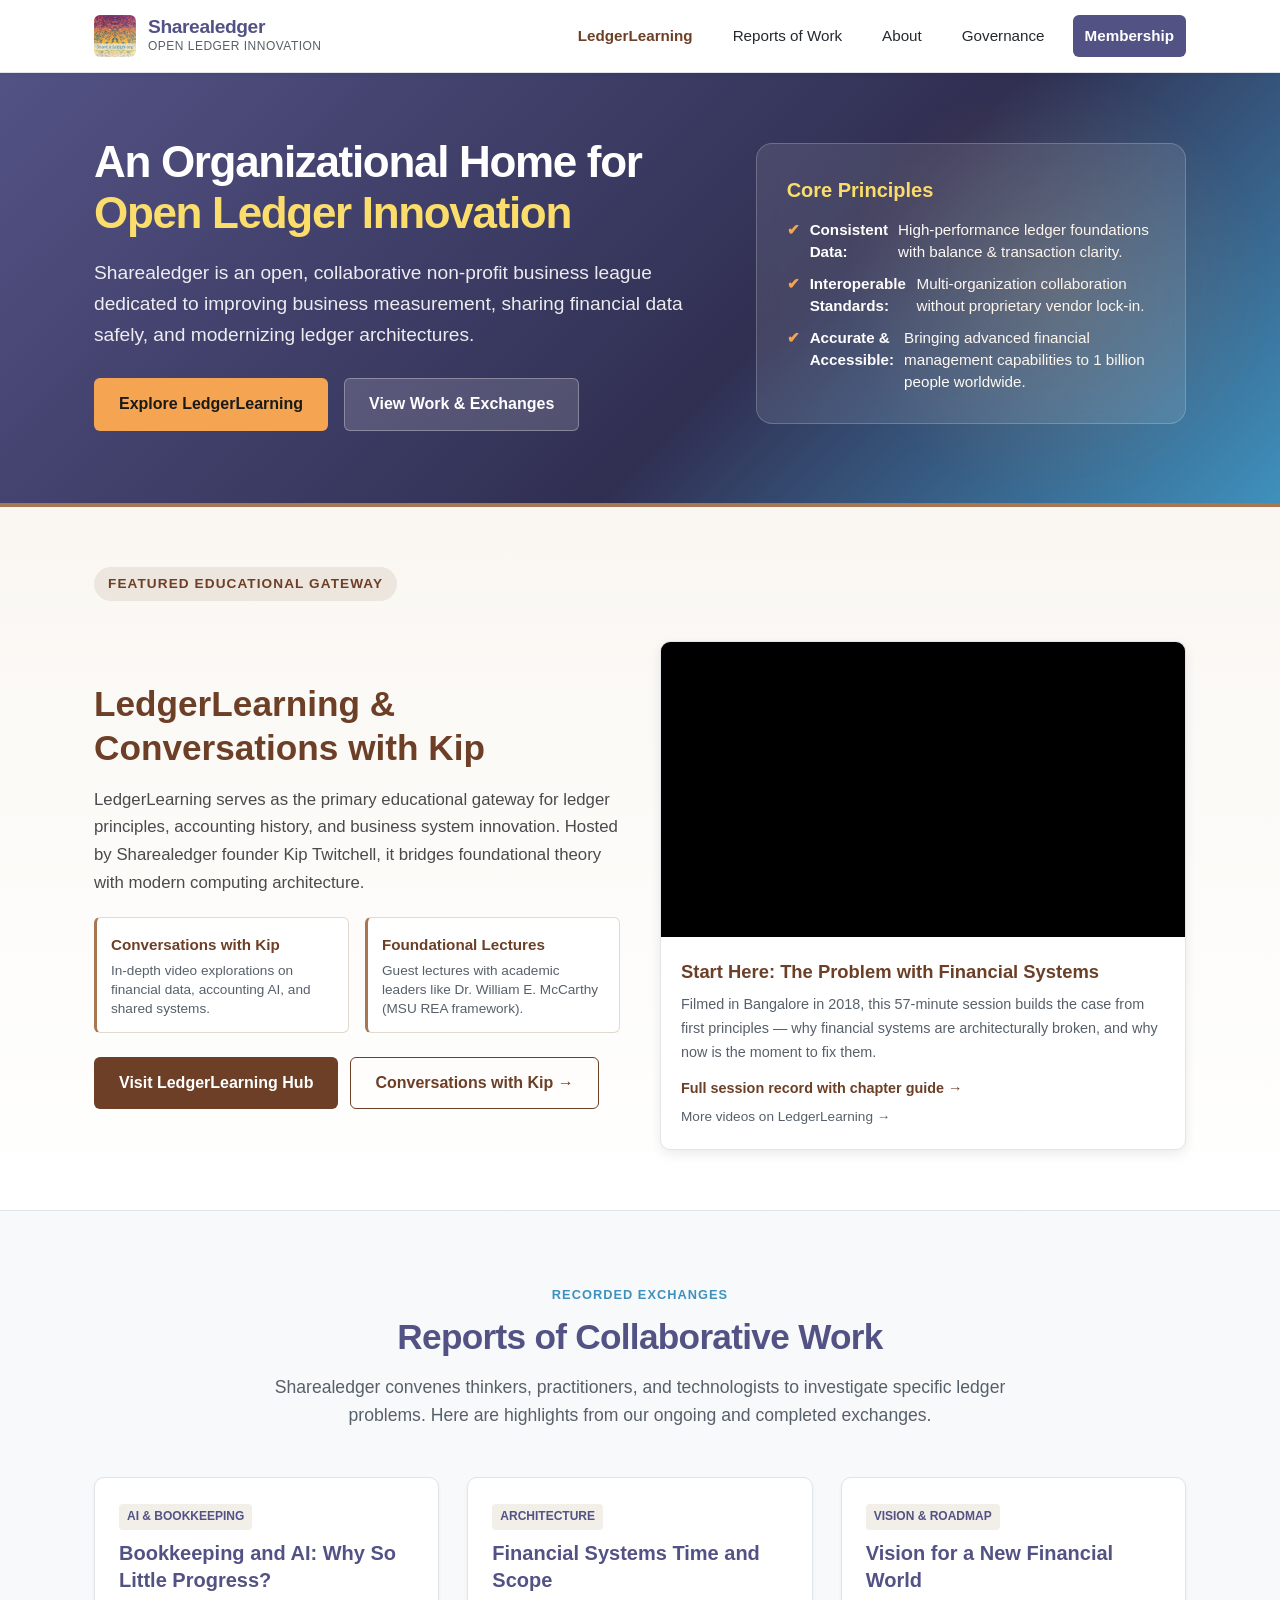
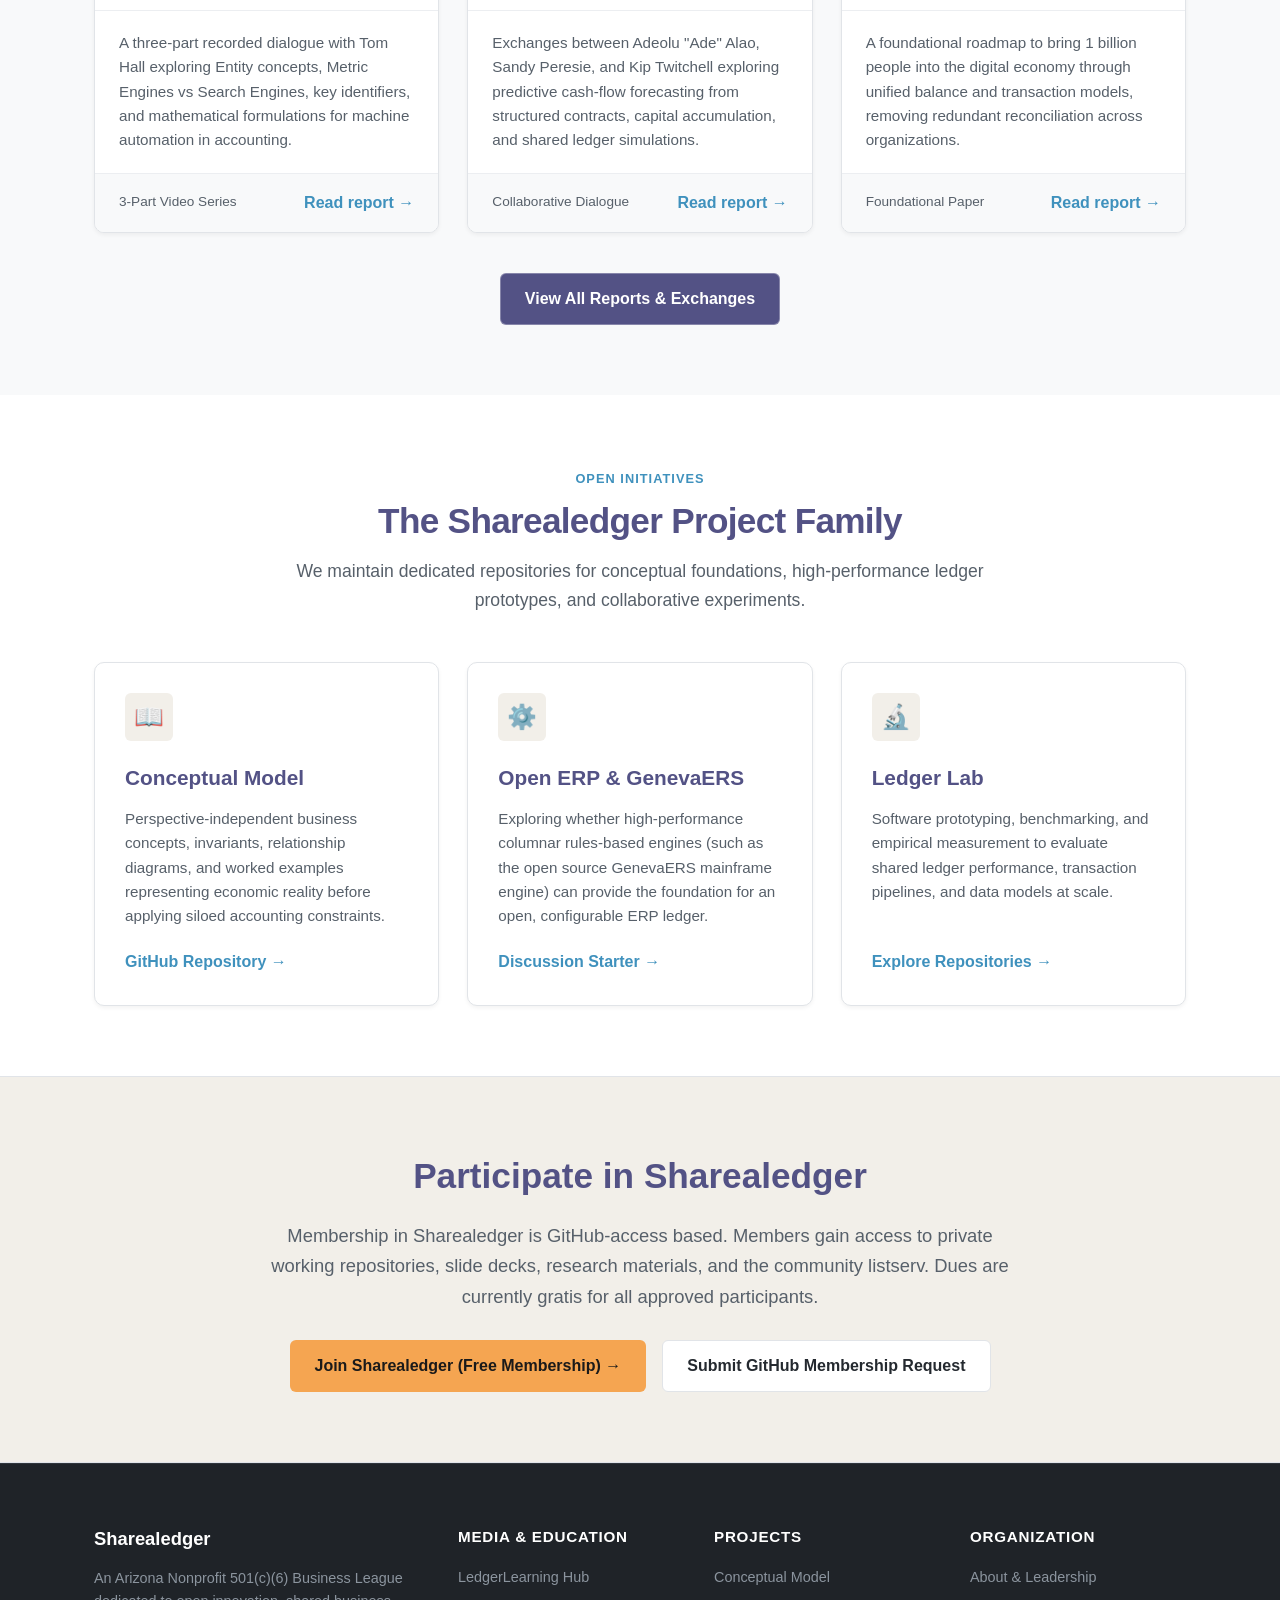
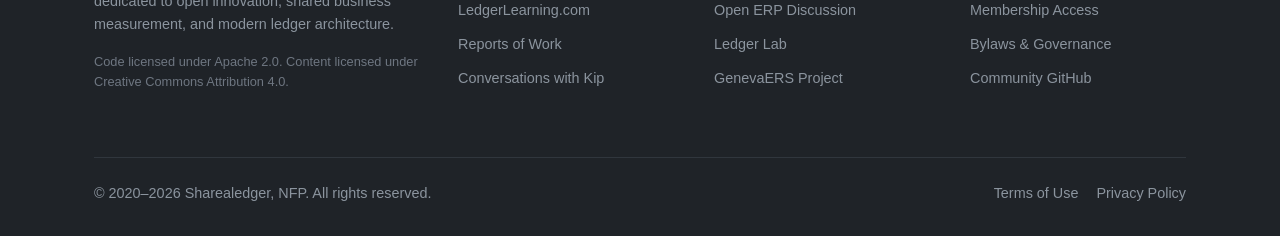
==== docs/index.html @ 2df6856d "Enhance mobile responsiveness and navigation menu across all pages" ====
<!DOCTYPE html>
<html lang="en">
<head>
  <meta charset="UTF-8">
  <meta name="viewport" content="width=device-width, initial-scale=1.0">
  <title>Sharealedger — Open Innovation in Ledgers & Financial Systems</title>
  <meta name="description" content="Sharealedger is a 501(c)(6) nonprofit business league fostering open innovation, shared knowledge, and collaboration in ledger systems and business measurement.">
  <link rel="stylesheet" href="assets/css/style.css">
  <link rel="icon" type="image/jpeg" href="assets/images/icon-small.jpg">
</head>
<body>

  <!-- Navigation -->
  <header class="site-header">
    <input type="checkbox" id="nav-toggle" class="nav-toggle-input" aria-label="Toggle Navigation">
    <div class="container nav-container">
      <a href="index.html" class="brand">
        <img src="assets/images/icon-small.jpg" alt="Sharealedger Logo Icon">
        <div class="brand-text">
          <span class="brand-title">Sharealedger</span>
          <span class="brand-subtitle">Open Ledger Innovation</span>
        </div>
      </a>
      <label for="nav-toggle" class="nav-toggle-btn" aria-label="Open Menu">
        <span class="icon-open">&#9776;</span>
        <span class="icon-close">&times;</span>
      </label>
      <nav>
        <ul class="nav-links">
          <li><a href="ledgerlearning.html" style="color: var(--ll-brown); font-weight: 700;">LedgerLearning</a></li>
          <li><a href="reports.html">Reports of Work</a></li>
          <li><a href="about.html">About</a></li>
          <li><a href="governance.html">Governance</a></li>
          <li><a href="membership.html" class="nav-btn-highlight">Membership</a></li>
        </ul>
      </nav>
    </div>
  </header>

  <!-- Hero Section -->
  <section class="hero-section">
    <div class="container hero-grid">
      <div>
        <h1 class="hero-title">An Organizational Home for <span>Open Ledger Innovation</span></h1>
        <p class="hero-lead">
          Sharealedger is an open, collaborative non-profit business league dedicated to improving business measurement, sharing financial data safely, and modernizing ledger architectures.
        </p>
        <div class="hero-actions">
          <a href="ledgerlearning.html" class="btn btn-primary">Explore LedgerLearning</a>
          <a href="reports.html" class="btn btn-secondary">View Work & Exchanges</a>
        </div>
      </div>
      <div>
        <div class="hero-card">
          <h3>Core Principles</h3>
          <ul>
            <li><strong>Consistent Data:</strong> High-performance ledger foundations with balance & transaction clarity.</li>
            <li><strong>Interoperable Standards:</strong> Multi-organization collaboration without proprietary vendor lock-in.</li>
            <li><strong>Accurate & Accessible:</strong> Bringing advanced financial management capabilities to 1 billion people worldwide.</li>
          </ul>
        </div>
      </div>
    </div>
  </section>

  <!-- LedgerLearning Featured Section (FIRST SECTION) -->
  <section class="ll-spotlight">
    <div class="container">
      <div class="ll-header-badge">Featured Educational Gateway</div>
      <div class="ll-grid">
        <div class="ll-content">
          <h2>LedgerLearning & Conversations with Kip</h2>
          <p>
            LedgerLearning serves as the primary educational gateway for ledger principles, accounting history, and business system innovation. Hosted by Sharealedger founder Kip Twitchell, it bridges foundational theory with modern computing architecture.
          </p>
          <div class="ll-feature-list">
            <div class="ll-feature-item">
              <h4>Conversations with Kip</h4>
              <p>In-depth video explorations on financial data, accounting AI, and shared systems.</p>
            </div>
            <div class="ll-feature-item">
              <h4>Foundational Lectures</h4>
              <p>Guest lectures with academic leaders like Dr. William E. McCarthy (MSU REA framework).</p>
            </div>
          </div>
          <div style="display: flex; gap: 12px; flex-wrap: wrap;">
            <a href="ledgerlearning.html" class="btn btn-brown">Visit LedgerLearning Hub</a>
            <a href="https://www.youtube.com/kiptwitchellvlog" target="_blank" rel="noopener" class="btn" style="border: 1px solid var(--ll-brown); color: var(--ll-brown);">Conversations with Kip &rarr;</a>
          </div>
        </div>

        <div class="ll-media-card">
          <div class="video-container">
            <iframe src="https://www.youtube-nocookie.com/embed/PjzfaxvQ9WQ" title="The Problem with Financial Systems: An Overview" allow="accelerometer; autoplay; clipboard-write; encrypted-media; gyroscope; picture-in-picture" allowfullscreen></iframe>
          </div>
          <div class="ll-media-info">
            <h3>Start Here: The Problem with Financial Systems</h3>
            <p>Filmed in Bangalore in 2018, this 57-minute session builds the case from first principles — why financial systems are architecturally broken, and why now is the moment to fix them.</p>
            <div style="margin-top: 10px; display: flex; flex-direction: column; gap: 6px;">
              <a href="https://github.com/sharealedger-org/community/blob/master/meetings/2018-04_Bangalore-Financial-Systems-Overview.md" target="_blank" rel="noopener" style="font-weight: 600; color: var(--ll-brown); font-size: 0.9rem;">Full session record with chapter guide &rarr;</a>
              <a href="ledgerlearning.html" style="font-size: 0.85rem; color: var(--text-muted);">More videos on LedgerLearning &rarr;</a>
            </div>
          </div>
        </div>
      </div>
    </div>
  </section>

  <!-- Reports of Work & Exchanges -->
  <section class="section section-alt">
    <div class="container">
      <div class="section-header">
        <span class="section-tag">Recorded Exchanges</span>
        <h2 class="section-title">Reports of Collaborative Work</h2>
        <p class="section-desc">
          Sharealedger convenes thinkers, practitioners, and technologists to investigate specific ledger problems. Here are highlights from our ongoing and completed exchanges.
        </p>
      </div>

      <div class="cards-grid">
        <!-- Card 1 -->
        <div class="report-card">
          <div class="report-card-header">
            <span class="report-tag">AI & Bookkeeping</span>
            <h3 class="report-title">Bookkeeping and AI: Why So Little Progress?</h3>
          </div>
          <div class="report-card-body">
            A three-part recorded dialogue with Tom Hall exploring Entity concepts, Metric Engines vs Search Engines, key identifiers, and mathematical formulations for machine automation in accounting.
          </div>
          <div class="report-card-footer">
            <span style="font-size: 0.85rem; color: var(--text-muted);">3-Part Video Series</span>
            <a href="reports.html#ai-hall" class="card-link">Read report &rarr;</a>
          </div>
        </div>

        <!-- Card 2 -->
        <div class="report-card">
          <div class="report-card-header">
            <span class="report-tag">Architecture</span>
            <h3 class="report-title">Financial Systems Time and Scope</h3>
          </div>
          <div class="report-card-body">
            Exchanges between Adeolu "Ade" Alao, Sandy Peresie, and Kip Twitchell exploring predictive cash-flow forecasting from structured contracts, capital accumulation, and shared ledger simulations.
          </div>
          <div class="report-card-footer">
            <span style="font-size: 0.85rem; color: var(--text-muted);">Collaborative Dialogue</span>
            <a href="reports.html#time-scope" class="card-link">Read report &rarr;</a>
          </div>
        </div>

        <!-- Card 3 -->
        <div class="report-card">
          <div class="report-card-header">
            <span class="report-tag">Vision & Roadmap</span>
            <h3 class="report-title">Vision for a New Financial World</h3>
          </div>
          <div class="report-card-body">
            A foundational roadmap to bring 1 billion people into the digital economy through unified balance and transaction models, removing redundant reconciliation across organizations.
          </div>
          <div class="report-card-footer">
            <span style="font-size: 0.85rem; color: var(--text-muted);">Foundational Paper</span>
            <a href="reports.html#vision" class="card-link">Read report &rarr;</a>
          </div>
        </div>
      </div>

      <div style="text-align: center; margin-top: 40px;">
        <a href="reports.html" class="btn btn-secondary" style="background: var(--sl-primary); color: #fff;">View All Reports & Exchanges</a>
      </div>
    </div>
  </section>

  <!-- Active Projects & Ecosystem -->
  <section class="section">
    <div class="container">
      <div class="section-header">
        <span class="section-tag">Open Initiatives</span>
        <h2 class="section-title">The Sharealedger Project Family</h2>
        <p class="section-desc">
          We maintain dedicated repositories for conceptual foundations, high-performance ledger prototypes, and collaborative experiments.
        </p>
      </div>

      <div class="cards-grid">
        <!-- Project 1 -->
        <div class="card">
          <div class="card-icon">&#x1F4D6;</div>
          <h3 class="card-title">Conceptual Model</h3>
          <p class="card-body">
            Perspective-independent business concepts, invariants, relationship diagrams, and worked examples representing economic reality before applying siloed accounting constraints.
          </p>
          <a href="https://github.com/sharealedger-org/sharealedger-conceptual-model" target="_blank" rel="noopener" class="card-link">
            GitHub Repository &rarr;
          </a>
        </div>

        <!-- Project 2 -->
        <div class="card">
          <div class="card-icon">&#x2699;&#xFE0F;</div>
          <h3 class="card-title">Open ERP & GenevaERS</h3>
          <p class="card-body">
            Exploring whether high-performance columnar rules-based engines (such as the open source GenevaERS mainframe engine) can provide the foundation for an open, configurable ERP ledger.
          </p>
          <a href="https://github.com/sharealedger-org/sharealedger-conceptual-model/blob/main/GenevaERS/ERP_DISCUSSION_STARTER.md" target="_blank" rel="noopener" class="card-link">
            Discussion Starter &rarr;
          </a>
        </div>

        <!-- Project 3 -->
        <div class="card">
          <div class="card-icon">&#x1F52C;</div>
          <h3 class="card-title">Ledger Lab</h3>
          <p class="card-body">
            Software prototyping, benchmarking, and empirical measurement to evaluate shared ledger performance, transaction pipelines, and data models at scale.
          </p>
          <a href="https://github.com/sharealedger-org/ledger-lab" target="_blank" rel="noopener" class="card-link">
            Explore Repositories &rarr;
          </a>
        </div>
      </div>
    </div>
  </section>

  <!-- Membership / Call to Action -->
  <section class="section section-cream" style="border-top: 1px solid var(--border-light); border-bottom: 1px solid var(--border-light);">
    <div class="container" style="text-align: center; max-width: 800px;">
      <h2 style="font-size: 2.2rem; color: var(--sl-primary); margin-bottom: 16px;">Participate in Sharealedger</h2>
      <p style="font-size: 1.15rem; color: var(--text-muted); margin-bottom: 28px;">
        Membership in Sharealedger is GitHub-access based. Members gain access to private working repositories, slide decks, research materials, and the community listserv. Dues are currently gratis for all approved participants.
      </p>
      <div style="display: flex; gap: 16px; justify-content: center; flex-wrap: wrap;">
        <a href="membership.html" class="btn btn-primary">Join Sharealedger (Free Membership) &rarr;</a>
        <a href="https://github.com/sharealedger-org/community/issues/new/choose" target="_blank" rel="noopener" class="btn" style="background: #fff; border: 1px solid var(--border-light); color: var(--text-main);">
          Submit GitHub Membership Request
        </a>
      </div>
    </div>
  </section>

  <!-- Footer -->
  <footer class="site-footer">
    <div class="container">
      <div class="footer-grid">
        <div class="footer-brand">
          <h4>Sharealedger</h4>
          <p>
            An Arizona Nonprofit 501(c)(6) Business League dedicated to open innovation, shared business measurement, and modern ledger architecture.
          </p>
          <p style="font-size: 0.8rem; color: #6E7681;">
            Code licensed under Apache 2.0. Content licensed under Creative Commons Attribution 4.0.
          </p>
        </div>

        <div class="footer-col">
          <h5>Media & Education</h5>
          <ul>
            <li><a href="ledgerlearning.html">LedgerLearning Hub</a></li>
            <li><a href="https://ledgerlearning.com" target="_blank" rel="noopener">LedgerLearning.com</a></li>
            <li><a href="reports.html">Reports of Work</a></li>
            <li><a href="https://www.youtube.com/kiptwitchellvlog" target="_blank" rel="noopener">Conversations with Kip</a></li>
          </ul>
        </div>

        <div class="footer-col">
          <h5>Projects</h5>
          <ul>
            <li><a href="https://github.com/sharealedger-org/sharealedger-conceptual-model" target="_blank" rel="noopener">Conceptual Model</a></li>
            <li><a href="https://github.com/sharealedger-org/sharealedger-conceptual-model/blob/main/GenevaERS/ERP_DISCUSSION_STARTER.md" target="_blank" rel="noopener">Open ERP Discussion</a></li>
            <li><a href="https://github.com/sharealedger-org/ledger-lab" target="_blank" rel="noopener">Ledger Lab</a></li>
            <li><a href="https://genevaers.org" target="_blank" rel="noopener">GenevaERS Project</a></li>
          </ul>
        </div>

        <div class="footer-col">
          <h5>Organization</h5>
          <ul>
            <li><a href="about.html">About & Leadership</a></li>
            <li><a href="membership.html">Membership Access</a></li>
            <li><a href="governance.html">Bylaws & Governance</a></li>
            <li><a href="https://github.com/sharealedger-org/community" target="_blank" rel="noopener">Community GitHub</a></li>
          </ul>
        </div>
      </div>

      <div class="footer-bottom">
        <div>&copy; 2020&ndash;2026 Sharealedger, NFP. All rights reserved.</div>
        <div>
          <a href="governance.html#terms" style="color: #8B949E; margin-right: 14px;">Terms of Use</a>
          <a href="governance.html#privacy" style="color: #8B949E;">Privacy Policy</a>
        </div>
      </div>
    </div>
  </footer>

</body>
</html>
---- docs/assets/css/style.css ----
:root {
  /* Sharealedger Palette */
  --sl-primary: #535285;       /* Deep slate purple */
  --sl-primary-dark: #3c3b63;  /* Darker slate purple */
  --sl-blue: #3F91BD;          /* Ocean blue */
  --sl-blue-light: #73ACC7;    /* Soft blue */
  --sl-amber: #F5A551;         /* Warm amber */
  --sl-gold: #FADD6B;          /* Gold accent */
  --sl-cream: #F2EFE9;         /* Cream background */
  --sl-sand: #E5CE9E;          /* Warm sand */
  --sl-rust: #B24F4E;          /* Rust red */

  /* LedgerLearning Warm Palette */
  --ll-brown: #6C3F26;         /* Deep rich brown */
  --ll-tan: #A67752;           /* Warm leather tan */
  --ll-taupe: #DEE5E8;         /* Cool mist taupe */
  --ll-earth: #A38A7B;         /* Earth tone */
  --ll-warm-bg: #FAF7F2;       /* Warm light bg */

  /* Neutral UI Tokens */
  --bg-main: #FFFFFF;
  --bg-alt: #F8F9FA;
  --text-main: #24292F;
  --text-muted: #57606A;
  --text-inverse: #FFFFFF;
  --border-light: #E1E4E8;
  --border-subtle: #ECEEF1;
  --shadow-sm: 0 2px 4px rgba(0,0,0,0.05);
  --shadow-md: 0 4px 12px rgba(0,0,0,0.08);
  --shadow-lg: 0 8px 24px rgba(0,0,0,0.12);
  --radius-sm: 6px;
  --radius-md: 10px;
  --radius-lg: 16px;
  --font-sans: -apple-system, BlinkMacSystemFont, "Segoe UI", Roboto, Helvetica, Arial, sans-serif;
  --font-serif: "Georgia", "Cambria", serif;
}

* {
  box-sizing: border-box;
  margin: 0;
  padding: 0;
}

body {
  font-family: var(--font-sans);
  color: var(--text-main);
  background-color: var(--bg-main);
  line-height: 1.65;
  font-size: 16px;
  -webkit-font-smoothing: antialiased;
}

img {
  max-width: 100%;
  height: auto;
  display: block;
}

a {
  color: var(--sl-blue);
  text-decoration: none;
  transition: color 0.2s ease;
}

a:hover {
  color: var(--sl-primary);
  text-decoration: underline;
}

/* Container */
.container {
  max-width: 1140px;
  margin: 0 auto;
  padding: 0 24px;
}

/* Header & Nav */
.site-header {
  background: #FFFFFF;
  border-bottom: 1px solid var(--border-light);
  position: sticky;
  top: 0;
  z-index: 100;
  box-shadow: var(--shadow-sm);
}

.nav-container {
  display: flex;
  justify-content: space-between;
  align-items: center;
  min-height: 72px;
  position: relative;
}

.brand {
  display: flex;
  align-items: center;
  gap: 12px;
  text-decoration: none;
  color: var(--sl-primary);
  font-weight: 700;
  font-size: 1.25rem;
  z-index: 101;
}

.brand img {
  height: 42px;
  width: auto;
  border-radius: var(--radius-sm);
  flex-shrink: 0;
}

.brand-text {
  display: flex;
  flex-direction: column;
}

.brand-title {
  font-size: 1.2rem;
  line-height: 1.1;
  color: var(--sl-primary);
  letter-spacing: -0.02em;
}

.brand-subtitle {
  font-size: 0.75rem;
  color: var(--text-muted);
  font-weight: 500;
  letter-spacing: 0.04em;
  text-transform: uppercase;
}

/* Mobile Nav Toggle (CSS-only with hidden checkbox) */
.nav-toggle-input {
  display: none;
}

.nav-toggle-btn {
  display: none;
  cursor: pointer;
  background: transparent;
  border: 1px solid var(--border-light);
  border-radius: var(--radius-sm);
  padding: 8px 10px;
  color: var(--sl-primary);
  font-size: 1.25rem;
  line-height: 1;
  user-select: none;
  -webkit-user-select: none;
  align-items: center;
  justify-content: center;
  z-index: 101;
}

.nav-toggle-btn .icon-close {
  display: none;
}

.nav-links {
  display: flex;
  gap: 16px;
  align-items: center;
  list-style: none;
}

.nav-links a {
  color: var(--text-main);
  font-weight: 500;
  font-size: 0.95rem;
  padding: 8px 12px;
  border-radius: var(--radius-sm);
  display: inline-block;
  transition: all 0.2s ease;
}

.nav-links a:hover,
.nav-links a.active {
  color: var(--sl-primary);
  background: var(--sl-cream);
  text-decoration: none;
}

.nav-btn-highlight {
  background: var(--sl-primary) !important;
  color: #FFFFFF !important;
  font-weight: 600 !important;
}

.nav-btn-highlight:hover {
  background: var(--sl-primary-dark) !important;
}

/* Banner / Hero Section */
.hero-section {
  background: linear-gradient(135deg, var(--sl-primary) 0%, #302f52 60%, var(--sl-blue) 100%);
  color: #FFFFFF;
  padding: 64px 0 72px;
  position: relative;
  overflow: hidden;
}

.hero-section::after {
  content: "";
  position: absolute;
  top: 0;
  right: 0;
  bottom: 0;
  width: 35%;
  background: radial-gradient(circle, rgba(245, 165, 81, 0.15) 0%, transparent 70%);
  pointer-events: none;
}

.hero-grid {
  display: grid;
  grid-template-columns: 1.3fr 0.9fr;
  gap: 40px;
  align-items: center;
}

.hero-title {
  font-size: 2.75rem;
  line-height: 1.15;
  font-weight: 800;
  margin-bottom: 20px;
  letter-spacing: -0.03em;
}

.hero-title span {
  color: var(--sl-gold);
}

.hero-lead {
  font-size: 1.2rem;
  line-height: 1.6;
  color: rgba(255, 255, 255, 0.9);
  margin-bottom: 28px;
}

.hero-actions {
  display: flex;
  gap: 16px;
  flex-wrap: wrap;
}

.btn {
  display: inline-flex;
  align-items: center;
  justify-content: center;
  gap: 8px;
  padding: 12px 24px;
  font-size: 1rem;
  font-weight: 600;
  border-radius: var(--radius-sm);
  text-decoration: none;
  cursor: pointer;
  border: 1px solid transparent;
  transition: all 0.2s ease;
}

.btn-primary {
  background: var(--sl-amber);
  color: #1a1a1a;
}

.btn-primary:hover {
  background: #f7b66f;
  text-decoration: none;
  color: #000;
  transform: translateY(-1px);
}

.btn-secondary {
  background: rgba(255, 255, 255, 0.15);
  color: #FFFFFF;
  border-color: rgba(255, 255, 255, 0.3);
}

.btn-secondary:hover {
  background: rgba(255, 255, 255, 0.25);
  color: #FFFFFF;
  text-decoration: none;
  transform: translateY(-1px);
}

.btn-brown {
  background: var(--ll-brown);
  color: #FFFFFF;
}

.btn-brown:hover {
  background: #54311e;
  color: #FFFFFF;
  text-decoration: none;
}

.hero-card {
  background: rgba(255, 255, 255, 0.1);
  backdrop-filter: blur(10px);
  -webkit-backdrop-filter: blur(10px);
  border: 1px solid rgba(255, 255, 255, 0.2);
  border-radius: var(--radius-lg);
  padding: 30px;
  color: #FFFFFF;
}

.hero-card h3 {
  font-size: 1.25rem;
  color: var(--sl-gold);
  margin-bottom: 12px;
}

.hero-card ul {
  list-style: none;
  display: flex;
  flex-direction: column;
  gap: 10px;
}

.hero-card li {
  display: flex;
  gap: 10px;
  font-size: 0.95rem;
  line-height: 1.45;
}

.hero-card li::before {
  content: "✔";
  color: var(--sl-amber);
  font-weight: bold;
}

/* LedgerLearning Featured Spotlight */
.ll-spotlight {
  background: linear-gradient(180deg, var(--ll-warm-bg) 0%, #FFFFFF 100%);
  border-top: 4px solid var(--ll-tan);
  border-bottom: 1px solid var(--border-light);
  padding: 60px 0;
}

.ll-header-badge {
  display: inline-flex;
  align-items: center;
  gap: 8px;
  background: #EDE6DE;
  color: var(--ll-brown);
  font-weight: 700;
  font-size: 0.85rem;
  text-transform: uppercase;
  letter-spacing: 0.08em;
  padding: 6px 14px;
  border-radius: 20px;
  margin-bottom: 16px;
}

.ll-grid {
  display: grid;
  grid-template-columns: 1fr 1fr;
  gap: 40px;
  align-items: center;
  margin-top: 24px;
}

.ll-content h2 {
  font-size: 2.2rem;
  color: var(--ll-brown);
  line-height: 1.25;
  margin-bottom: 16px;
}

.ll-content p {
  color: #4A4A4A;
  font-size: 1.05rem;
  margin-bottom: 20px;
}

.ll-feature-list {
  display: grid;
  grid-template-columns: 1fr 1fr;
  gap: 16px;
  margin-bottom: 24px;
}

.ll-feature-item {
  background: #FFFFFF;
  border: 1px solid #E2D9D0;
  border-radius: var(--radius-sm);
  padding: 14px;
  border-left: 3px solid var(--ll-tan);
}

.ll-feature-item h4 {
  font-size: 0.95rem;
  color: var(--ll-brown);
  margin-bottom: 4px;
}

.ll-feature-item p {
  font-size: 0.85rem;
  color: var(--text-muted);
  margin: 0;
  line-height: 1.4;
}

.ll-media-card {
  background: #FFFFFF;
  border: 1px solid var(--border-light);
  border-radius: var(--radius-md);
  overflow: hidden;
  box-shadow: var(--shadow-md);
}

.video-container {
  position: relative;
  padding-bottom: 56.25%; /* 16:9 ratio */
  height: 0;
  overflow: hidden;
  background: #000;
}

.video-container iframe {
  position: absolute;
  top: 0;
  left: 0;
  width: 100%;
  height: 100%;
  border: 0;
}

.ll-media-info {
  padding: 20px;
}

.ll-media-info h3 {
  font-size: 1.15rem;
  color: var(--ll-brown);
  margin-bottom: 6px;
}

.ll-media-info p {
  font-size: 0.9rem;
  color: var(--text-muted);
  margin-bottom: 12px;
}

/* Sections */
.section {
  padding: 70px 0;
}

.section-alt {
  background-color: var(--bg-alt);
}

.section-cream {
  background-color: var(--sl-cream);
}

.section-header {
  text-align: center;
  max-width: 760px;
  margin: 0 auto 48px;
}

.section-tag {
  display: inline-block;
  font-size: 0.8rem;
  text-transform: uppercase;
  font-weight: 700;
  letter-spacing: 0.08em;
  color: var(--sl-blue);
  margin-bottom: 10px;
}

.section-title {
  font-size: 2.2rem;
  color: var(--sl-primary);
  line-height: 1.25;
  margin-bottom: 14px;
  letter-spacing: -0.02em;
}

.section-desc {
  font-size: 1.1rem;
  color: var(--text-muted);
  line-height: 1.6;
}

/* Card Grid */
.cards-grid {
  display: grid;
  grid-template-columns: repeat(auto-fit, minmax(320px, 1fr));
  gap: 28px;
}

.card {
  background: #FFFFFF;
  border: 1px solid var(--border-light);
  border-radius: var(--radius-md);
  padding: 30px;
  box-shadow: var(--shadow-sm);
  display: flex;
  flex-direction: column;
  transition: transform 0.2s ease, box-shadow 0.2s ease;
}

.card:hover {
  transform: translateY(-3px);
  box-shadow: var(--shadow-md);
}

.card-icon {
  width: 48px;
  height: 48px;
  border-radius: var(--radius-sm);
  background: var(--sl-cream);
  color: var(--sl-primary);
  display: flex;
  align-items: center;
  justify-content: center;
  font-size: 1.5rem;
  margin-bottom: 20px;
}

.card-title {
  font-size: 1.3rem;
  color: var(--sl-primary);
  margin-bottom: 12px;
  font-weight: 700;
}

.card-body {
  color: var(--text-muted);
  font-size: 0.95rem;
  line-height: 1.6;
  margin-bottom: 20px;
  flex-grow: 1;
}

.card-link {
  font-weight: 600;
  color: var(--sl-blue);
  display: inline-flex;
  align-items: center;
  gap: 6px;
}

.card-link:hover {
  color: var(--sl-primary);
}

/* Report / Exchange Cards */
.report-card {
  background: #FFFFFF;
  border: 1px solid var(--border-light);
  border-radius: var(--radius-md);
  overflow: hidden;
  box-shadow: var(--shadow-sm);
  display: flex;
  flex-direction: column;
}

.report-card-header {
  padding: 24px 24px 16px;
  border-bottom: 1px solid var(--border-subtle);
}

.report-tag {
  display: inline-block;
  font-size: 0.75rem;
  font-weight: 700;
  text-transform: uppercase;
  padding: 3px 8px;
  border-radius: 4px;
  background: var(--sl-cream);
  color: var(--sl-primary);
  margin-bottom: 10px;
}

.report-title {
  font-size: 1.25rem;
  color: var(--sl-primary);
  font-weight: 700;
  line-height: 1.35;
}

.report-card-body {
  padding: 20px 24px;
  font-size: 0.95rem;
  color: var(--text-muted);
  line-height: 1.6;
  flex-grow: 1;
}

.report-card-footer {
  padding: 16px 24px;
  background: var(--bg-alt);
  border-top: 1px solid var(--border-subtle);
  display: flex;
  justify-content: space-between;
  align-items: center;
}

/* Content Page Layout */
.page-header {
  background: linear-gradient(135deg, var(--sl-primary) 0%, #302f52 100%);
  color: #FFFFFF;
  padding: 56px 0;
  margin-bottom: 40px;
}

.page-header.ll-theme {
  background: linear-gradient(135deg, var(--ll-brown) 0%, #442514 100%);
}

.page-title {
  font-size: 2.5rem;
  font-weight: 800;
  margin-bottom: 12px;
  letter-spacing: -0.02em;
}

.page-subtitle {
  font-size: 1.15rem;
  color: rgba(255, 255, 255, 0.85);
  max-width: 700px;
}

.content-wrapper {
  display: grid;
  grid-template-columns: 260px 1fr;
  gap: 48px;
  margin-bottom: 60px;
}

.content-single {
  max-width: 860px;
  margin: 0 auto 60px;
}

/* Sidebar Nav */
.sidebar-sticky {
  position: sticky;
  top: 96px;
}

.sidebar-menu {
  list-style: none;
  background: var(--bg-alt);
  border: 1px solid var(--border-light);
  border-radius: var(--radius-md);
  padding: 12px;
}

.sidebar-menu li a {
  display: block;
  padding: 10px 14px;
  color: var(--text-main);
  font-size: 0.95rem;
  font-weight: 500;
  border-radius: var(--radius-sm);
}

.sidebar-menu li a:hover,
.sidebar-menu li a.active {
  background: var(--sl-cream);
  color: var(--sl-primary);
  text-decoration: none;
}

/* Document & Text Styling */
.prose {
  font-size: 1.05rem;
  line-height: 1.75;
  color: #2F363D;
}

.prose h2 {
  font-size: 1.75rem;
  color: var(--sl-primary);
  margin-top: 40px;
  margin-bottom: 16px;
  padding-bottom: 8px;
  border-bottom: 1px solid var(--border-light);
}

.prose h3 {
  font-size: 1.35rem;
  color: var(--sl-primary-dark);
  margin-top: 28px;
  margin-bottom: 12px;
}

.prose p {
  margin-bottom: 20px;
}

.prose ul, .prose ol {
  margin-bottom: 24px;
  padding-left: 24px;
}

.prose li {
  margin-bottom: 8px;
}

.prose blockquote {
  border-left: 4px solid var(--sl-amber);
  background: var(--sl-cream);
  padding: 18px 24px;
  font-style: italic;
  font-size: 1.1rem;
  border-radius: 0 var(--radius-sm) var(--radius-sm) 0;
  margin: 28px 0;
}

.prose blockquote cite {
  display: block;
  font-size: 0.9rem;
  font-style: normal;
  font-weight: 600;
  color: var(--text-muted);
  margin-top: 8px;
}

/* Callout Box */
.callout {
  background: #F4F7FB;
  border: 1px solid #D0DBE8;
  border-left: 4px solid var(--sl-blue);
  border-radius: 0 var(--radius-sm) var(--radius-sm) 0;
  padding: 24px;
  margin: 28px 0;
}

.callout h4 {
  color: var(--sl-primary);
  font-size: 1.1rem;
  margin-bottom: 8px;
}

.callout p:last-child {
  margin-bottom: 0;
}

/* Footer */
.site-footer {
  background: #1F2328;
  color: #8B949E;
  padding: 60px 0 30px;
  font-size: 0.9rem;
  border-top: 1px solid #30363D;
}

.footer-grid {
  display: grid;
  grid-template-columns: 1.5fr repeat(3, 1fr);
  gap: 40px;
  margin-bottom: 48px;
}

.footer-brand h4 {
  color: #FFFFFF;
  font-size: 1.15rem;
  margin-bottom: 12px;
}

.footer-brand p {
  line-height: 1.6;
  margin-bottom: 16px;
  color: #8B949E;
}

.footer-col h5 {
  color: #FFFFFF;
  font-size: 0.95rem;
  margin-bottom: 16px;
  text-transform: uppercase;
  letter-spacing: 0.05em;
}

.footer-col ul {
  list-style: none;
  display: flex;
  flex-direction: column;
  gap: 10px;
}

.footer-col a {
  color: #8B949E;
  text-decoration: none;
}

.footer-col a:hover {
  color: #FFFFFF;
  text-decoration: underline;
}

.footer-bottom {
  padding-top: 24px;
  border-top: 1px solid #30363D;
  display: flex;
  justify-content: space-between;
  align-items: center;
  flex-wrap: wrap;
  gap: 16px;
}

/* Mobile Responsiveness */
@media (max-width: 900px) {
  .container {
    padding: 0 16px;
  }

  .hero-section {
    padding: 48px 0 52px;
  }

  .hero-grid,
  .ll-grid,
  .content-wrapper {
    grid-template-columns: 1fr;
    gap: 32px;
  }

  .hero-title {
    font-size: 2.1rem;
  }

  .hero-lead {
    font-size: 1.05rem;
  }

  .footer-grid {
    grid-template-columns: 1fr 1fr;
    gap: 28px;
  }

  /* Hamburger Toggle */
  .nav-toggle-btn {
    display: inline-flex;
  }

  .nav-toggle-input:checked ~ .nav-container .nav-toggle-btn .icon-open {
    display: none;
  }

  .nav-toggle-input:checked ~ .nav-container .nav-toggle-btn .icon-close {
    display: inline;
  }

  /* Mobile Dropdown Nav */
  .nav-links {
    position: absolute;
    top: 100%;
    left: 0;
    right: 0;
    background: #FFFFFF;
    flex-direction: column;
    align-items: stretch;
    gap: 4px;
    padding: 16px;
    border-bottom: 2px solid var(--sl-primary);
    box-shadow: var(--shadow-lg);
    display: none;
    z-index: 100;
  }

  .nav-toggle-input:checked ~ .nav-container .nav-links {
    display: flex;
  }

  .nav-links a {
    padding: 12px 16px;
    font-size: 1.05rem;
    border-radius: var(--radius-sm);
  }

  .sidebar-sticky {
    position: static;
  }

  .sidebar-menu {
    display: flex;
    flex-wrap: wrap;
    gap: 6px;
    padding: 10px;
    margin-bottom: 24px;
  }

  .sidebar-menu li {
    flex: 1 1 calc(50% - 6px);
  }

  .sidebar-menu li a {
    padding: 8px 10px;
    font-size: 0.88rem;
    text-align: center;
    background: #FFFFFF;
    border: 1px solid var(--border-light);
  }

  .sidebar-menu li a:hover,
  .sidebar-menu li a.active {
    background: var(--sl-cream);
  }

  .cards-grid {
    grid-template-columns: 1fr;
    gap: 20px;
  }
}

@media (max-width: 600px) {
  body {
    font-size: 15px;
  }

  .page-title {
    font-size: 1.85rem;
  }

  .page-header {
    padding: 36px 0;
  }

  .hero-title {
    font-size: 1.75rem;
  }

  .hero-card {
    padding: 20px;
  }

  .hero-actions {
    flex-direction: column;
    align-items: stretch;
  }

  .hero-actions .btn {
    width: 100%;
  }

  .ll-content h2,
  .section-title {
    font-size: 1.6rem;
  }

  .footer-grid {
    grid-template-columns: 1fr;
    gap: 24px;
  }

  .ll-feature-list {
    grid-template-columns: 1fr;
  }

  .sidebar-menu li {
    flex: 1 1 100%;
  }

  .prose blockquote {
    padding: 14px 16px;
    font-size: 1rem;
    margin: 20px 0;
  }

  .callout {
    padding: 16px;
    margin: 20px 0;
  }

  .footer-bottom {
    flex-direction: column;
    align-items: flex-start;
    gap: 12px;
  }
}
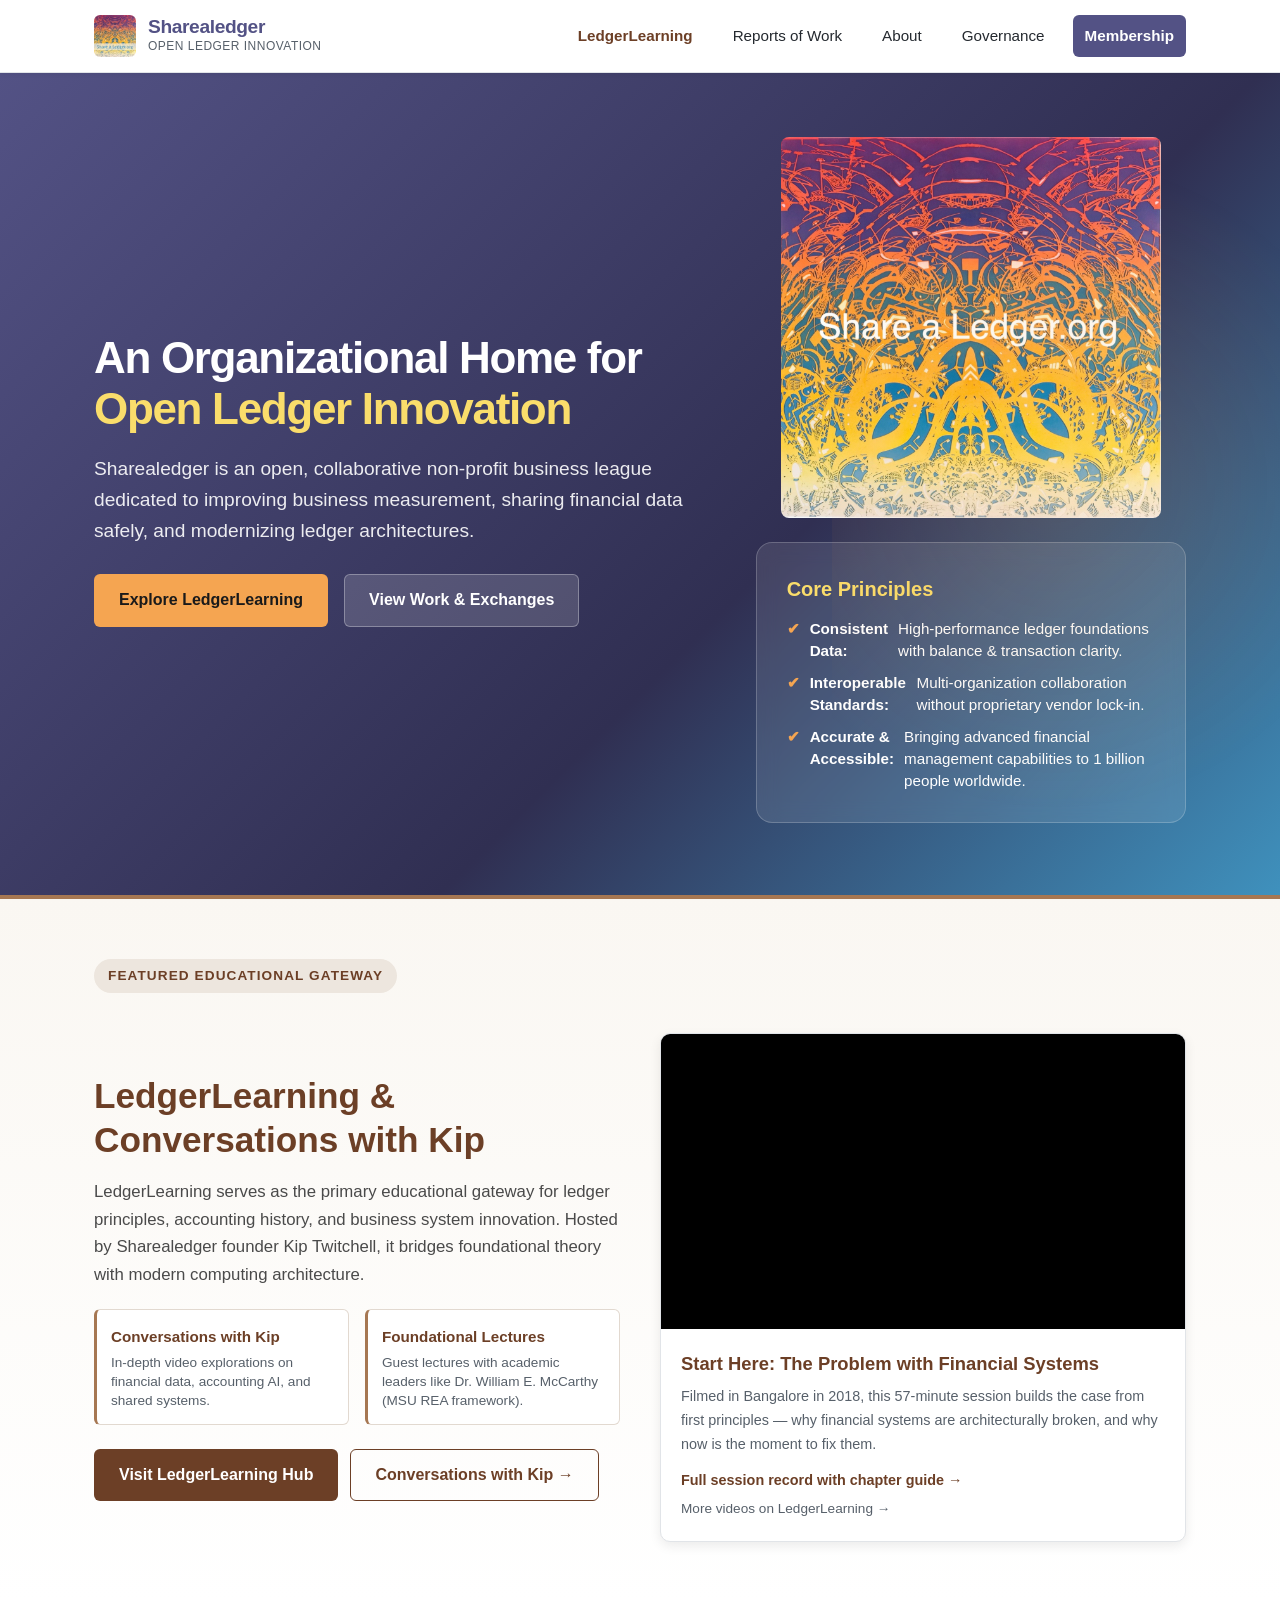
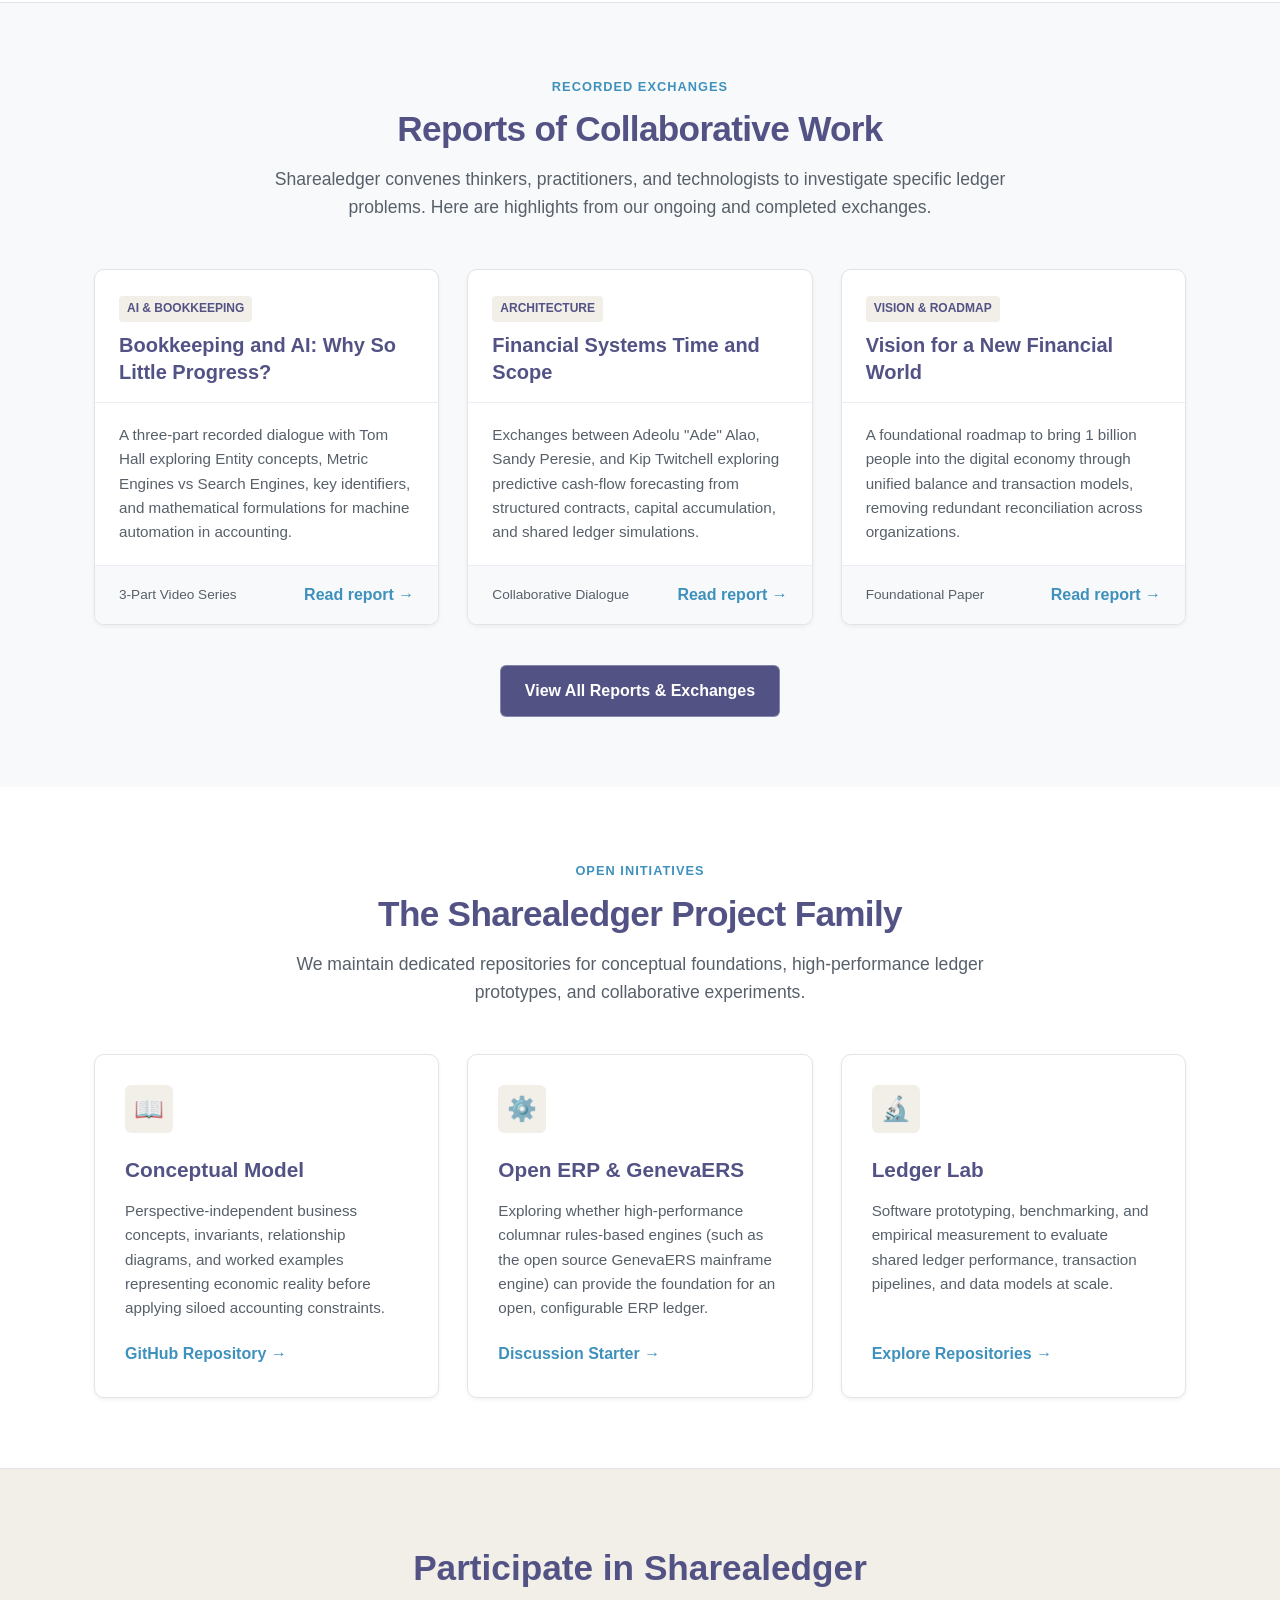
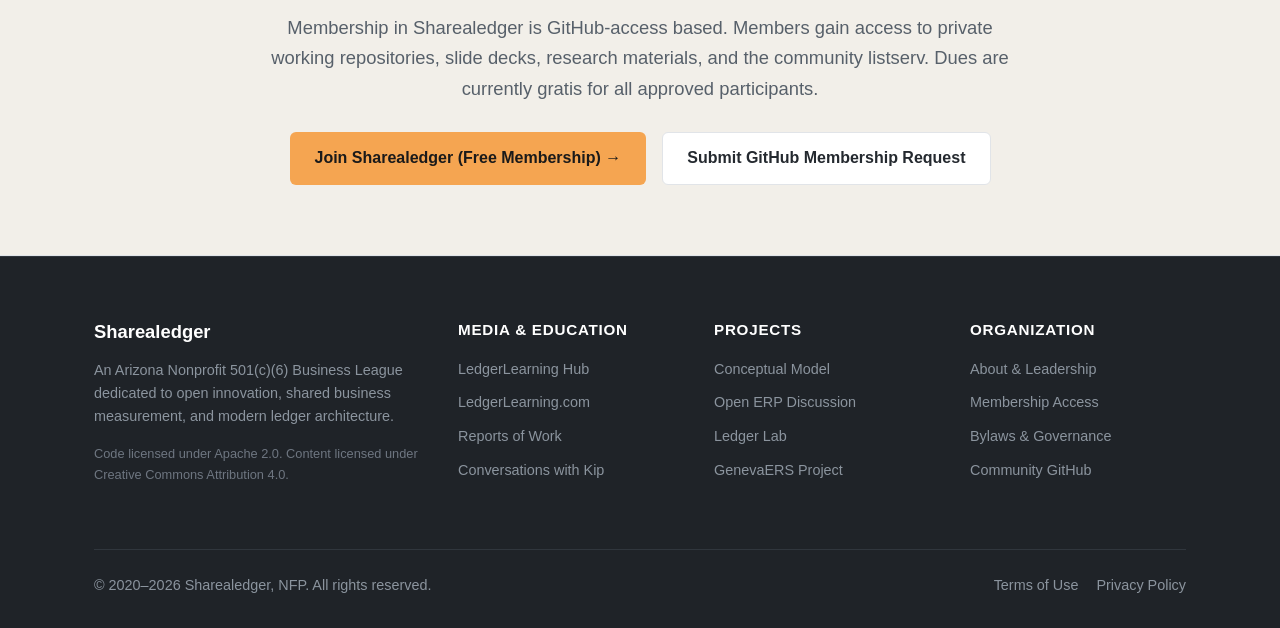
==== commit 13434c39: "Add graphics to sharealedger.org: logo, Kip photo, compute-costs diagram - index.html: Sharealedger " ====
--- a/docs/index.html
+++ b/docs/index.html
@@ -51,6 +51,8 @@
         </div>
       </div>
       <div>
+        <img src="assets/images/sharealedger-logo.jpg" alt="Sharealedger"
+             style="width: 100%; max-width: 380px; border-radius: 8px; display: block; margin: 0 auto 24px;">
         <div class="hero-card">
           <h3>Core Principles</h3>
           <ul>
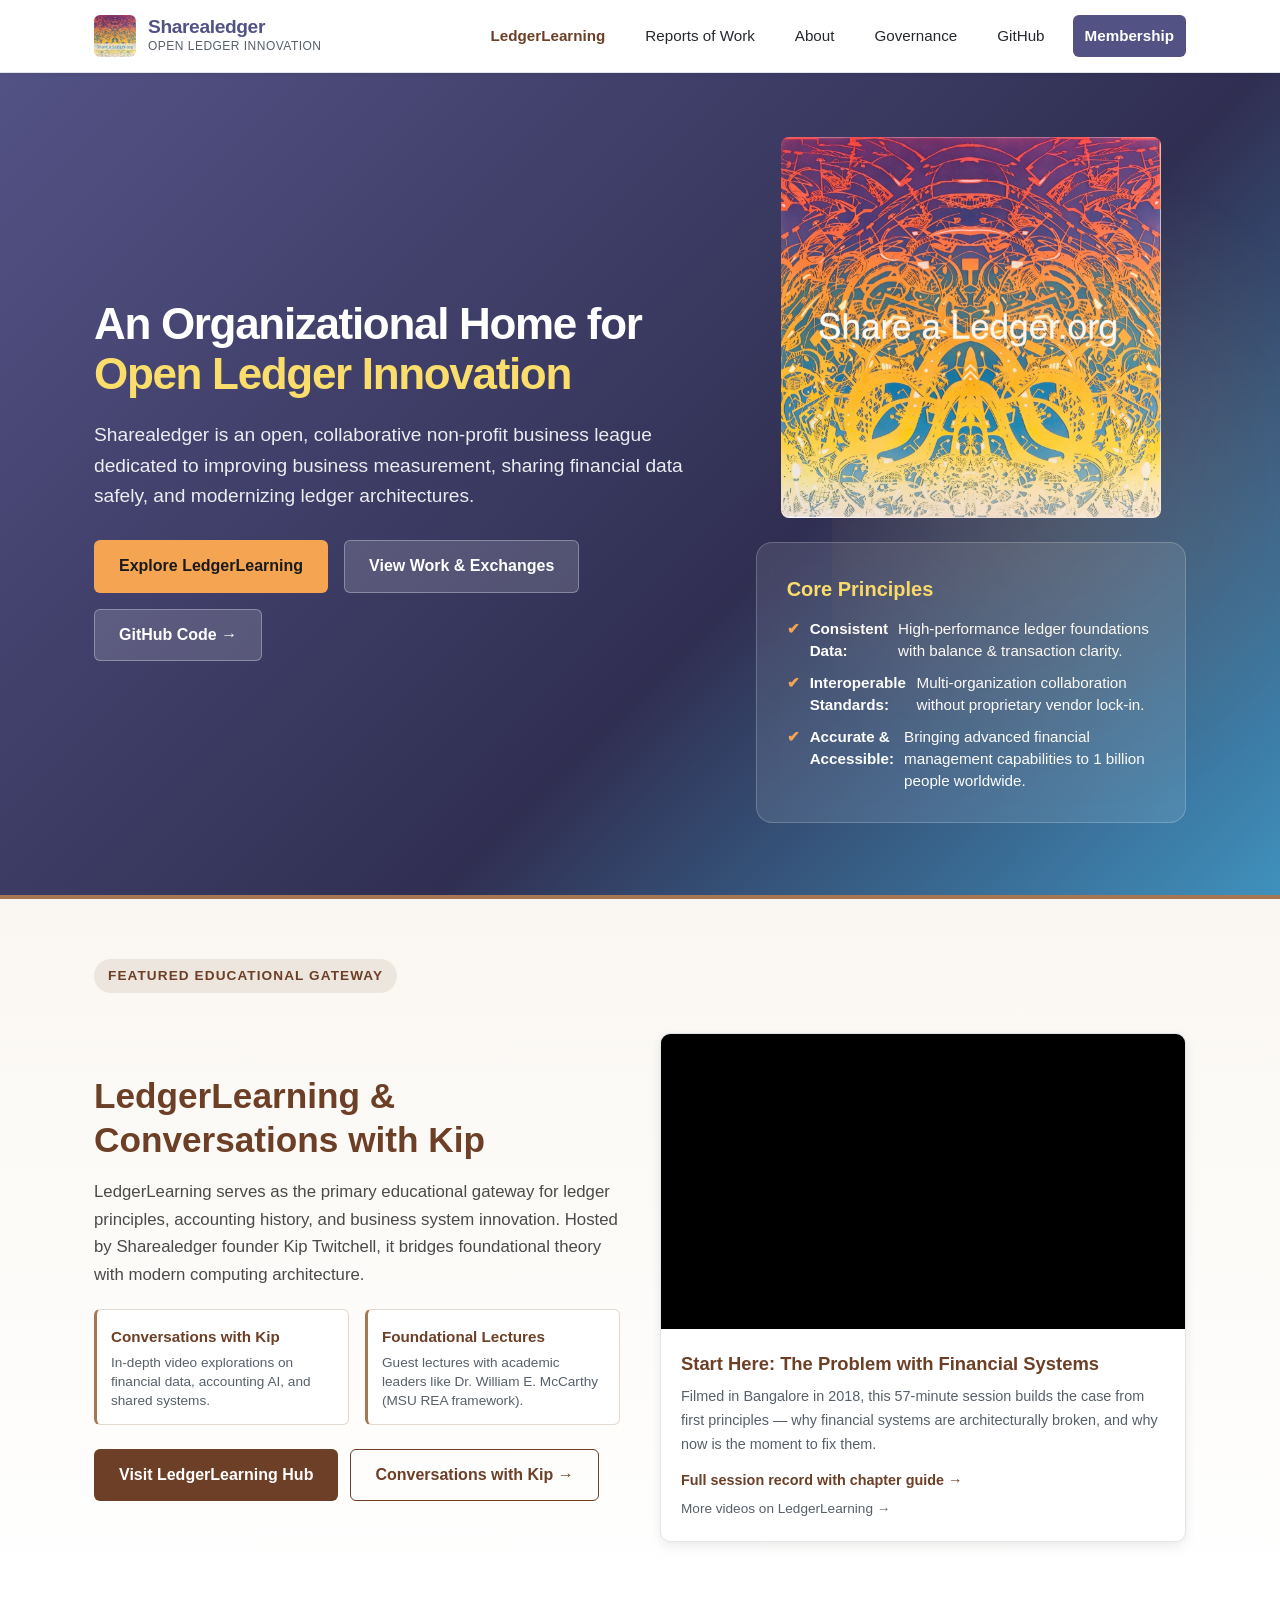
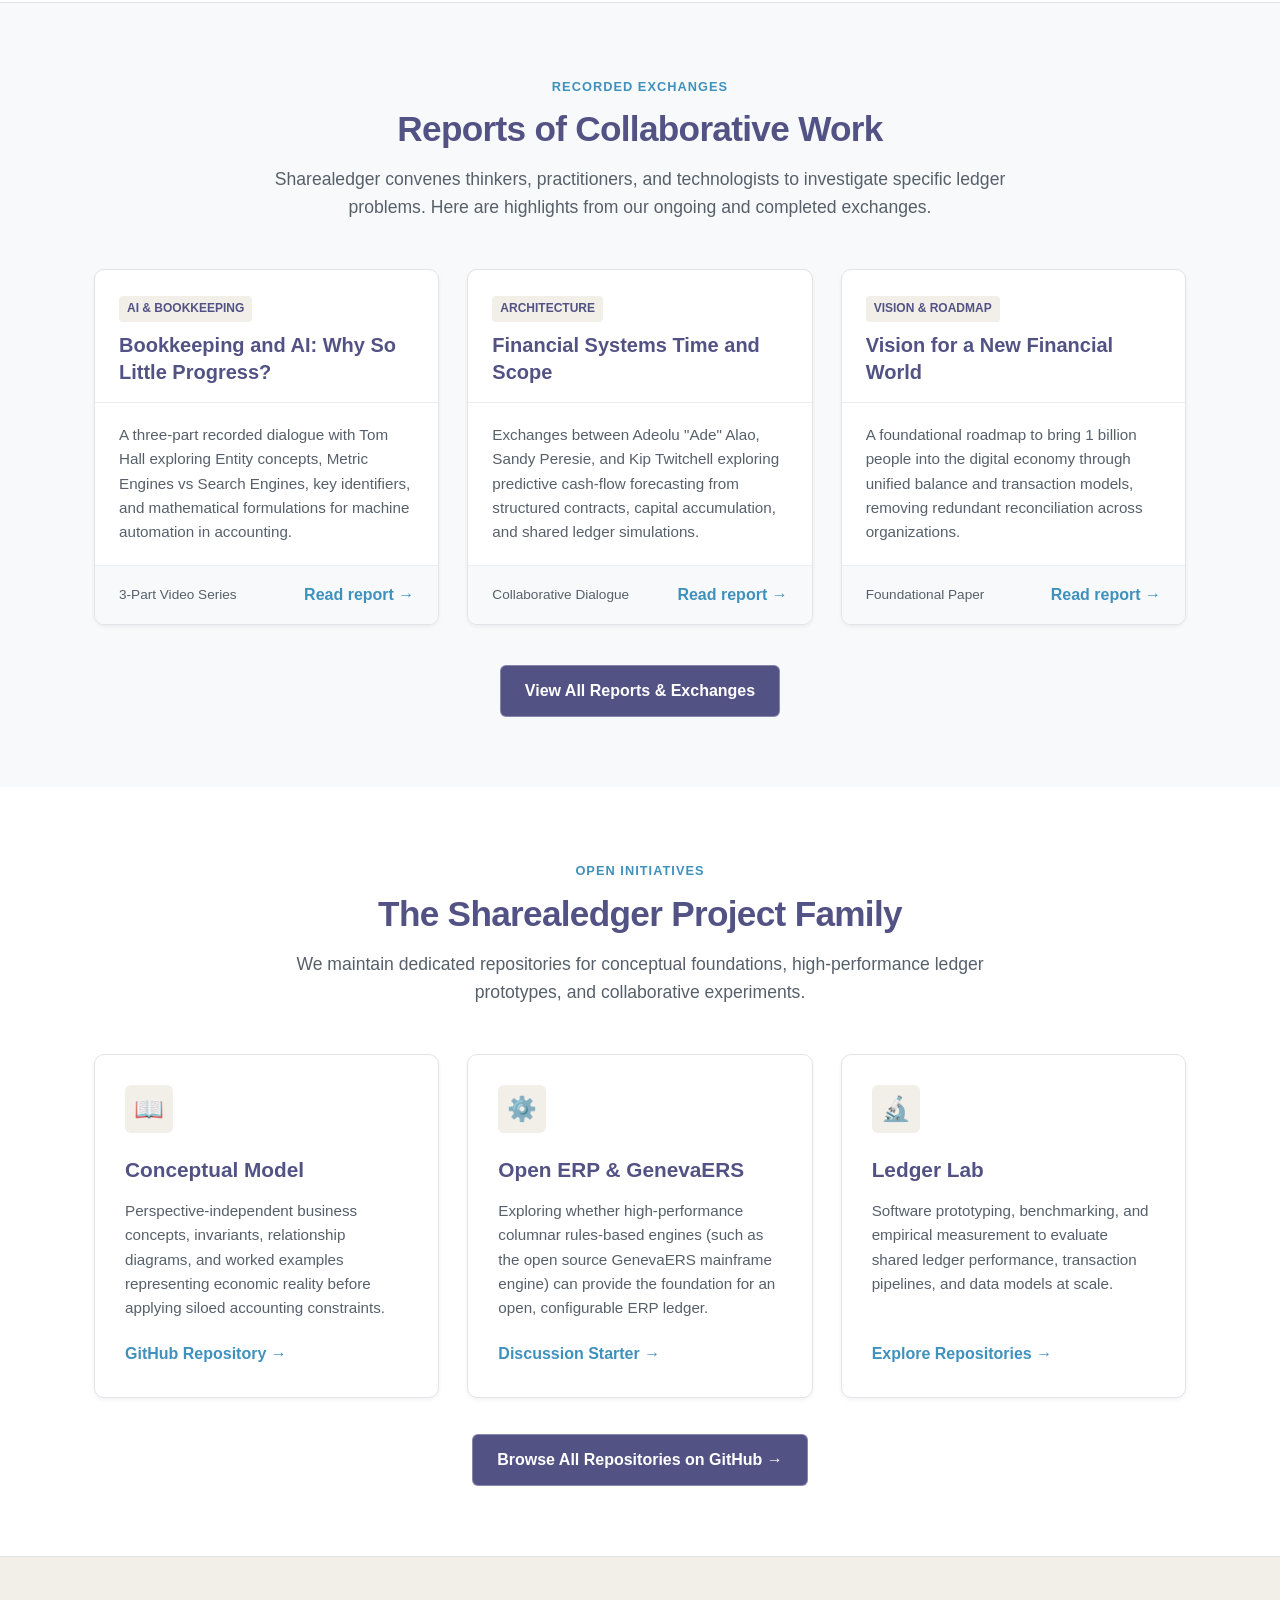
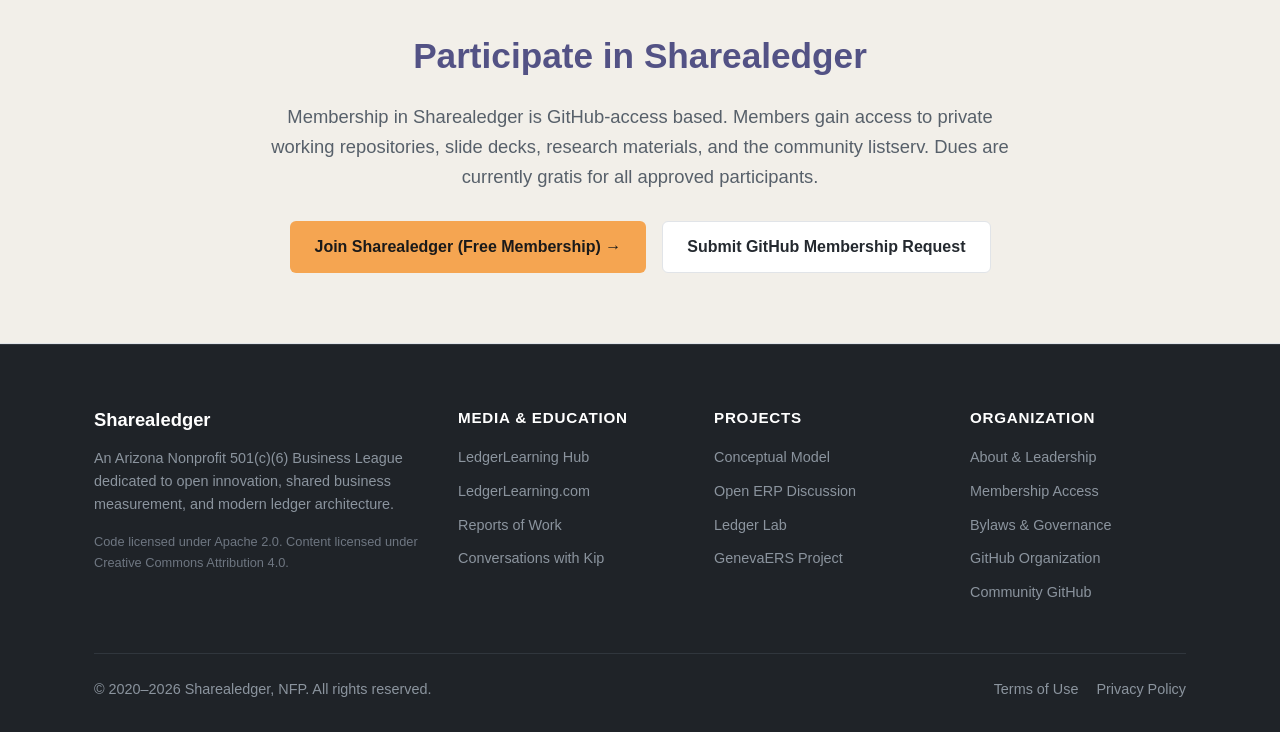
==== commit 60776331: "Add GitHub links to site navigation, hero, projects, and footers" ====
--- a/docs/index.html
+++ b/docs/index.html
@@ -27,10 +27,11 @@
       </label>
       <nav>
         <ul class="nav-links">
-          <li><a href="ledgerlearning.html" style="color: var(--ll-brown); font-weight: 700;">LedgerLearning</a></li>
+          <li><a href="https://ledgerlearning.com" target="_blank" rel="noopener" style="color: var(--ll-brown); font-weight: 700;">LedgerLearning</a></li>
           <li><a href="reports.html">Reports of Work</a></li>
           <li><a href="about.html">About</a></li>
           <li><a href="governance.html">Governance</a></li>
+          <li><a href="https://github.com/sharealedger-org" target="_blank" rel="noopener">GitHub</a></li>
           <li><a href="membership.html" class="nav-btn-highlight">Membership</a></li>
         </ul>
       </nav>
@@ -48,6 +49,7 @@
         <div class="hero-actions">
           <a href="ledgerlearning.html" class="btn btn-primary">Explore LedgerLearning</a>
           <a href="reports.html" class="btn btn-secondary">View Work & Exchanges</a>
+          <a href="https://github.com/sharealedger-org" target="_blank" rel="noopener" class="btn btn-secondary">GitHub Code &rarr;</a>
         </div>
       </div>
       <div>
@@ -219,6 +221,12 @@
             Explore Repositories &rarr;
           </a>
         </div>
+      </div>
+
+      <div style="text-align: center; margin-top: 36px;">
+        <a href="https://github.com/sharealedger-org" target="_blank" rel="noopener" class="btn btn-secondary" style="background: var(--sl-primary); color: #fff;">
+          Browse All Repositories on GitHub &rarr;
+        </a>
       </div>
     </div>
   </section>
@@ -279,6 +287,7 @@
             <li><a href="about.html">About & Leadership</a></li>
             <li><a href="membership.html">Membership Access</a></li>
             <li><a href="governance.html">Bylaws & Governance</a></li>
+            <li><a href="https://github.com/sharealedger-org" target="_blank" rel="noopener">GitHub Organization</a></li>
             <li><a href="https://github.com/sharealedger-org/community" target="_blank" rel="noopener">Community GitHub</a></li>
           </ul>
         </div>
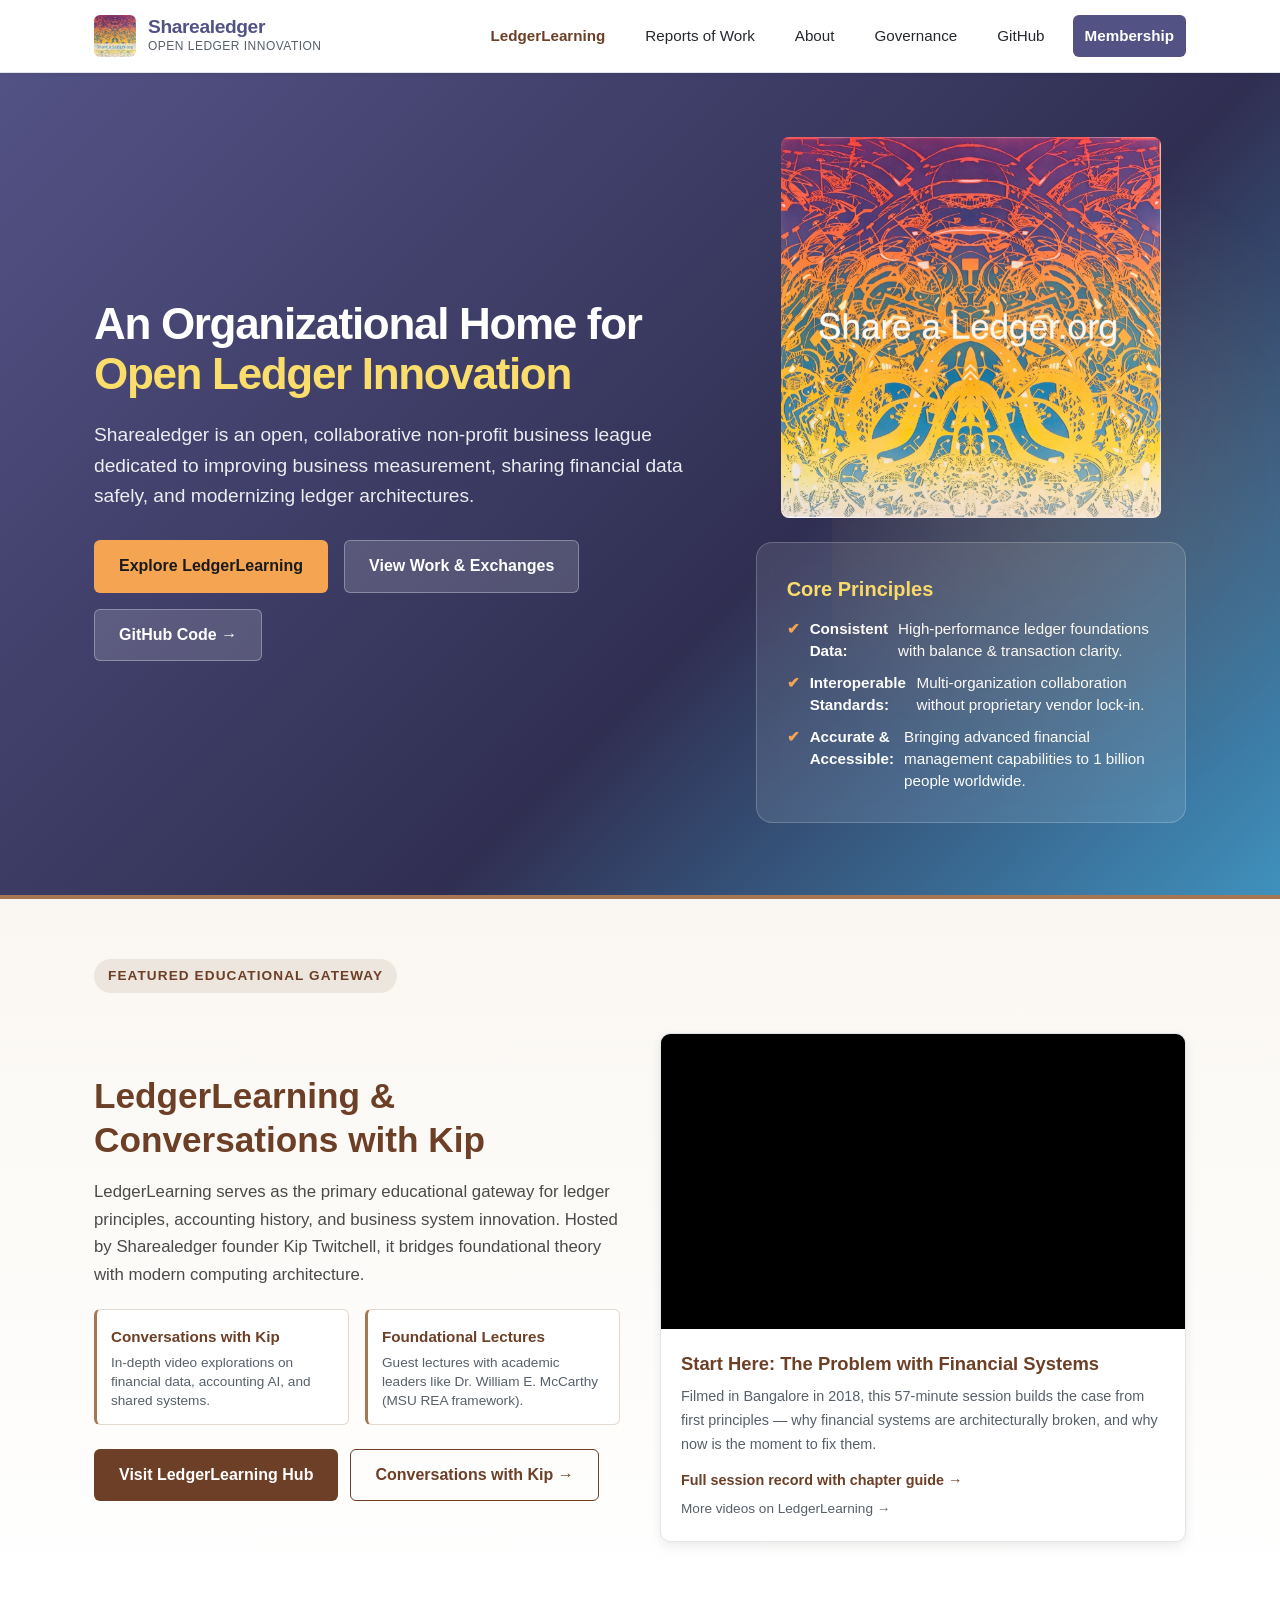
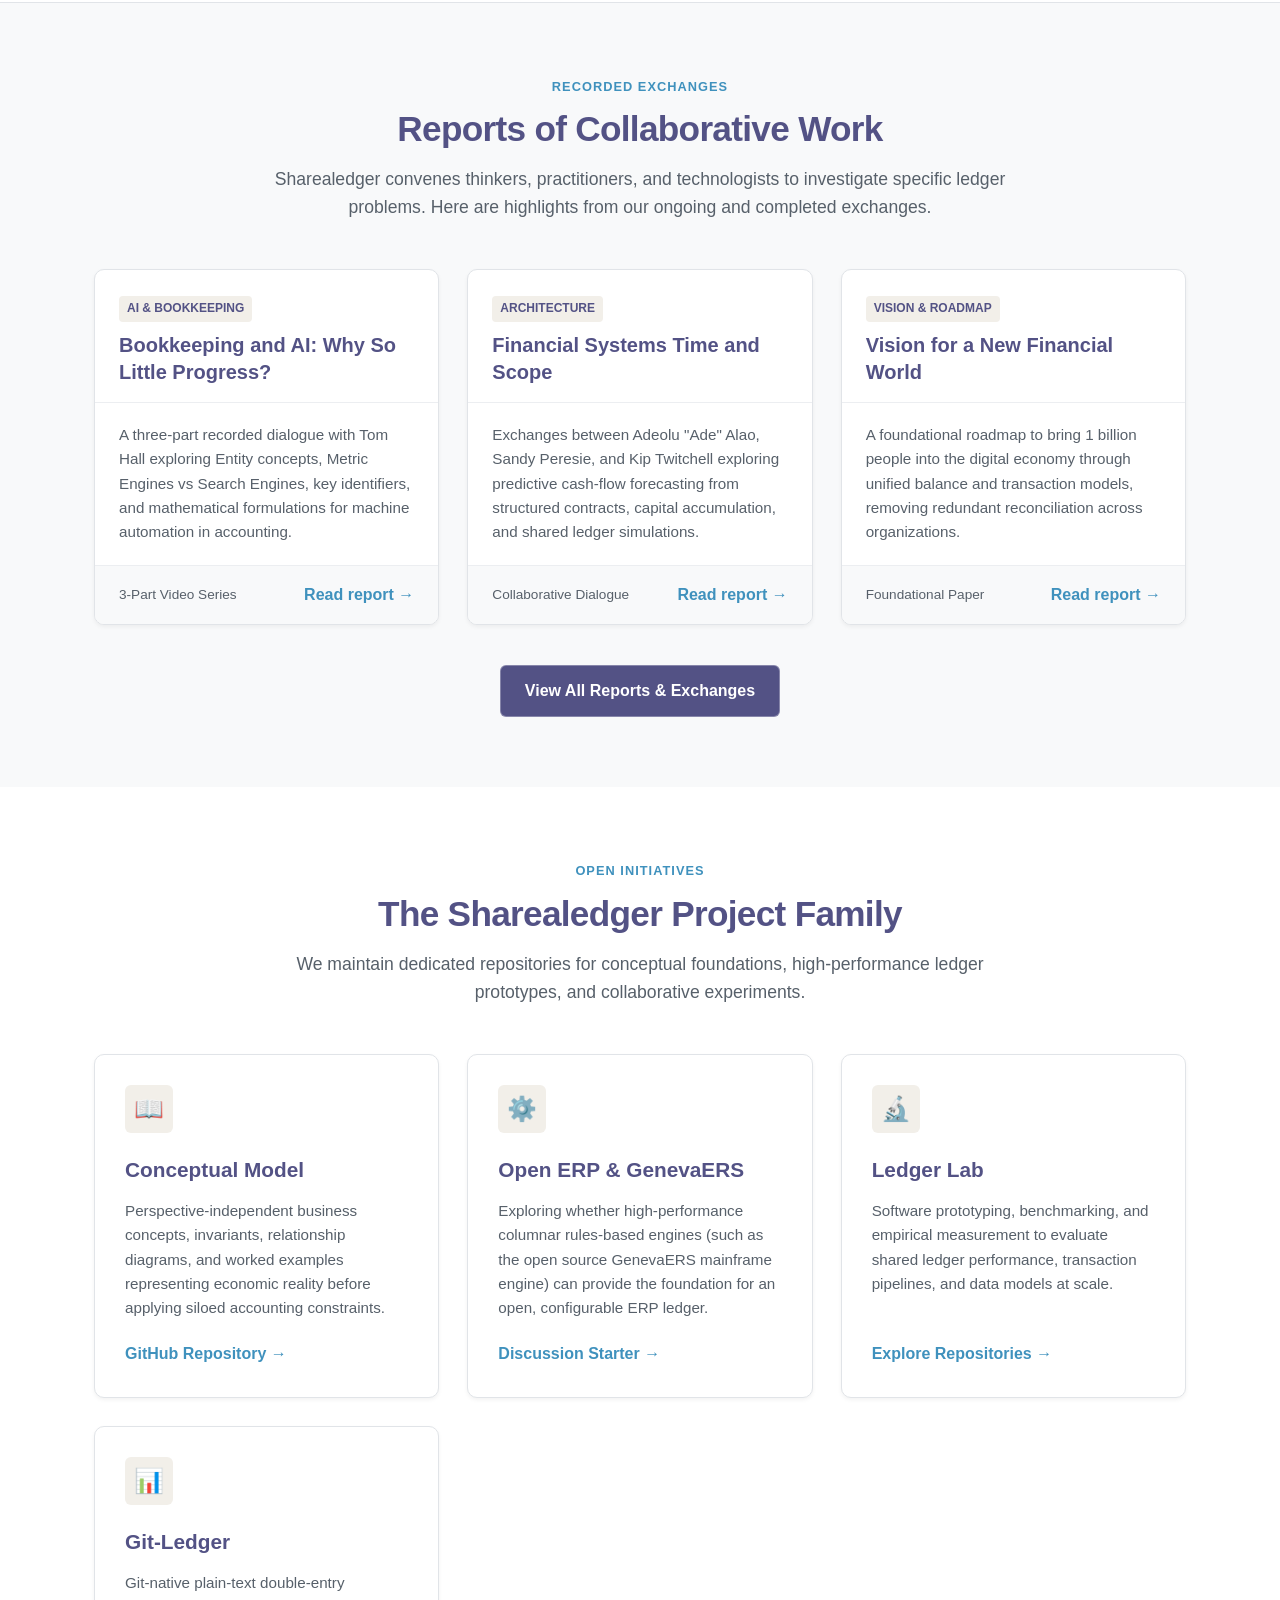
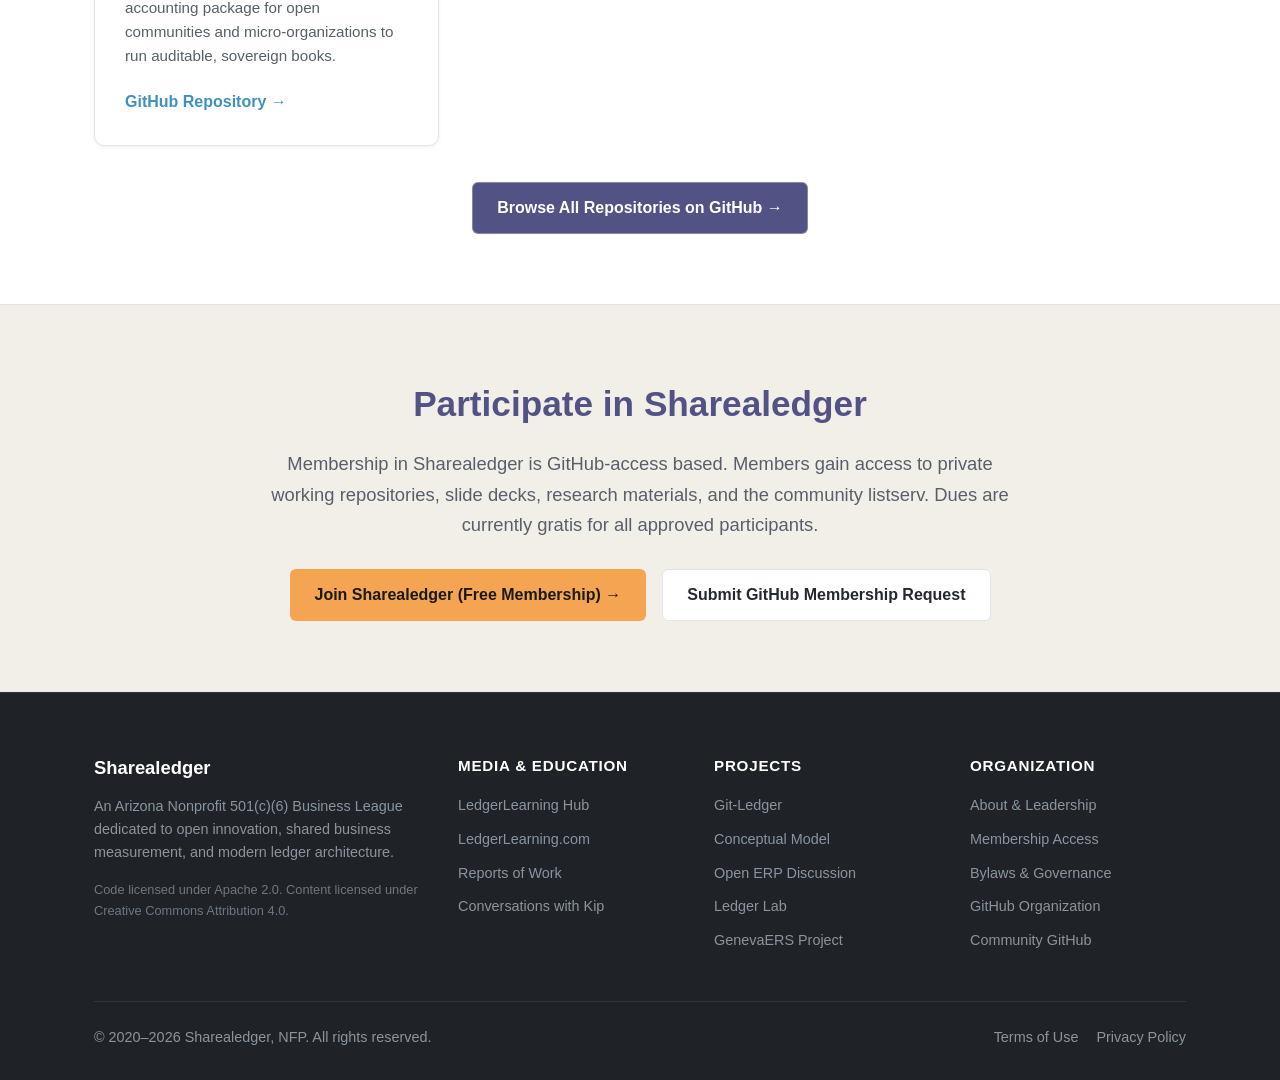
==== commit 9d100cb0: "Add Git-Ledger project card and footer links across website" ====
--- a/docs/index.html
+++ b/docs/index.html
@@ -221,6 +221,18 @@
             Explore Repositories &rarr;
           </a>
         </div>
+
+        <!-- Project 4 -->
+        <div class="card">
+          <div class="card-icon">&#x1F4CA;</div>
+          <h3 class="card-title">Git-Ledger</h3>
+          <p class="card-body">
+            Git-native plain-text double-entry accounting package for open communities and micro-organizations to run auditable, sovereign books.
+          </p>
+          <a href="https://github.com/sharealedger-org/git-ledger" target="_blank" rel="noopener" class="card-link">
+            GitHub Repository &rarr;
+          </a>
+        </div>
       </div>
 
       <div style="text-align: center; margin-top: 36px;">
@@ -274,6 +286,7 @@
         <div class="footer-col">
           <h5>Projects</h5>
           <ul>
+            <li><a href="https://github.com/sharealedger-org/git-ledger" target="_blank" rel="noopener">Git-Ledger</a></li>
             <li><a href="https://github.com/sharealedger-org/sharealedger-conceptual-model" target="_blank" rel="noopener">Conceptual Model</a></li>
             <li><a href="https://github.com/sharealedger-org/sharealedger-conceptual-model/blob/main/GenevaERS/ERP_DISCUSSION_STARTER.md" target="_blank" rel="noopener">Open ERP Discussion</a></li>
             <li><a href="https://github.com/sharealedger-org/ledger-lab" target="_blank" rel="noopener">Ledger Lab</a></li>
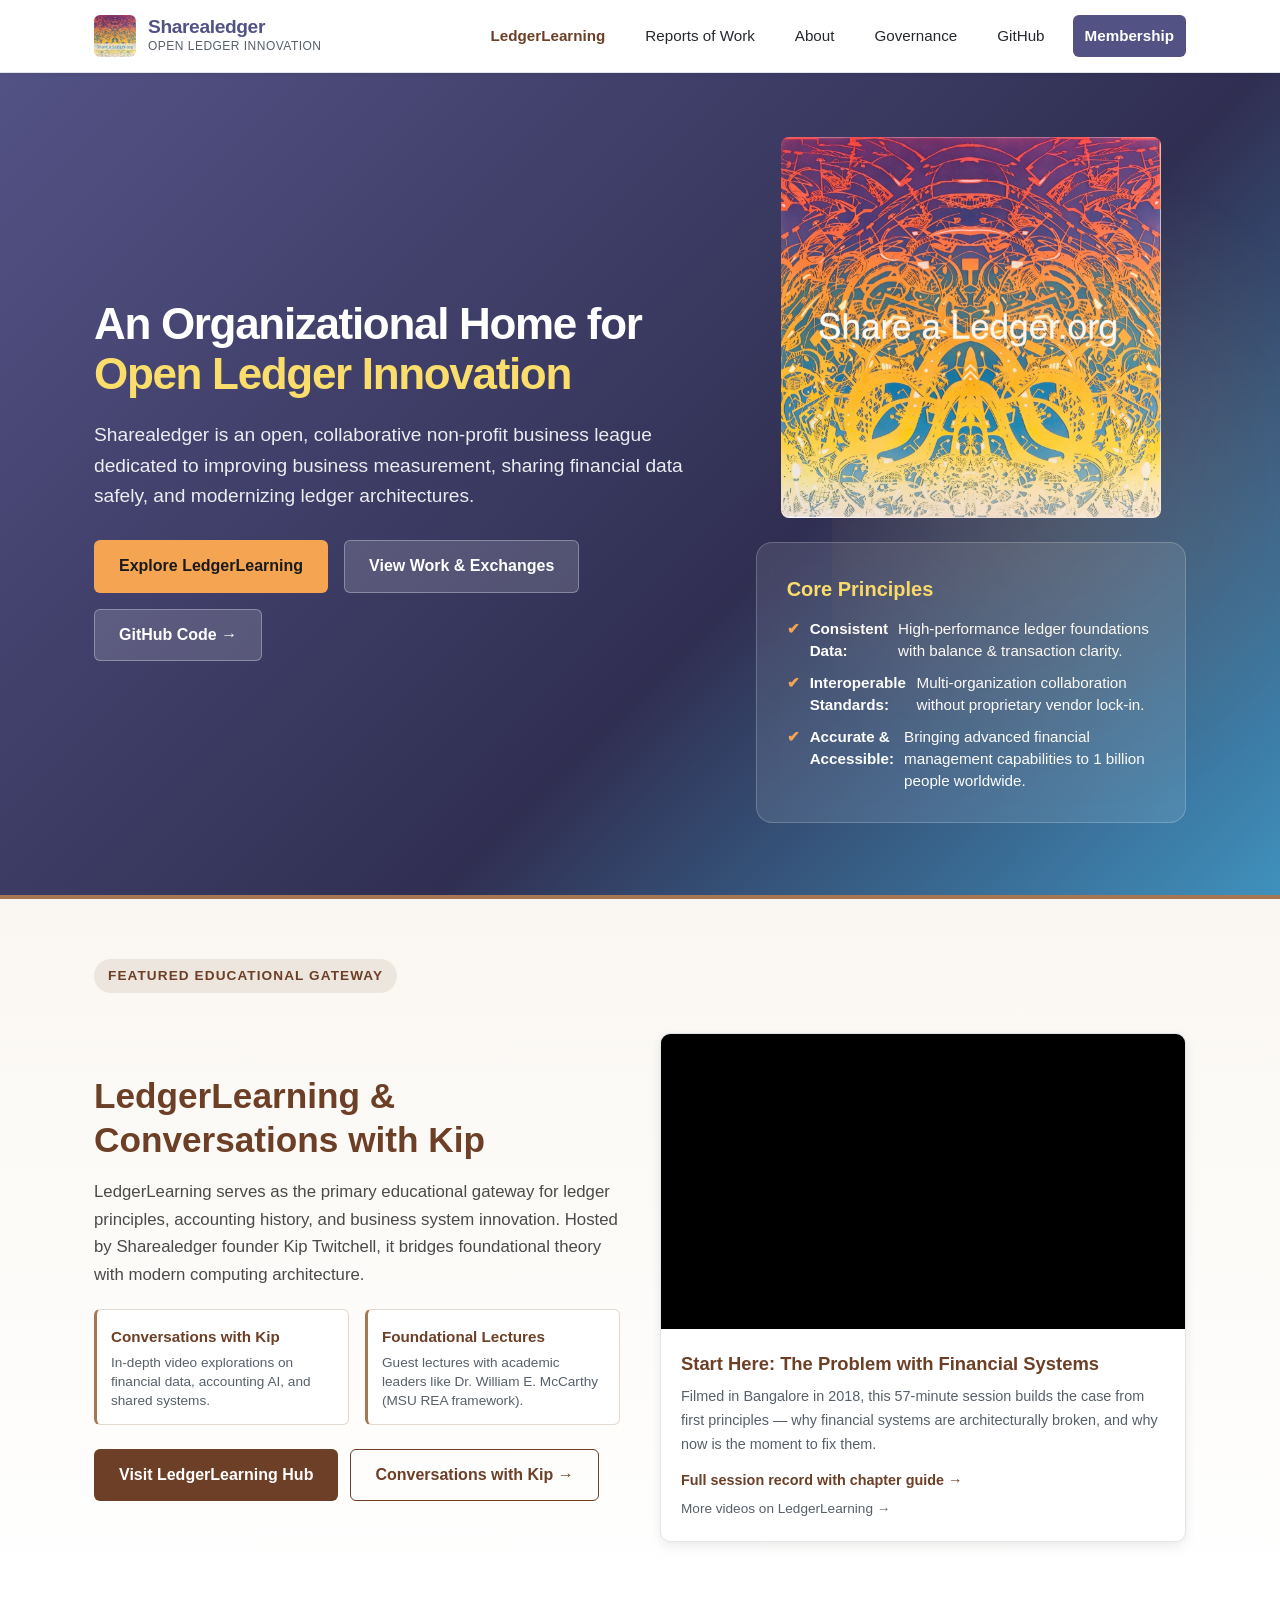
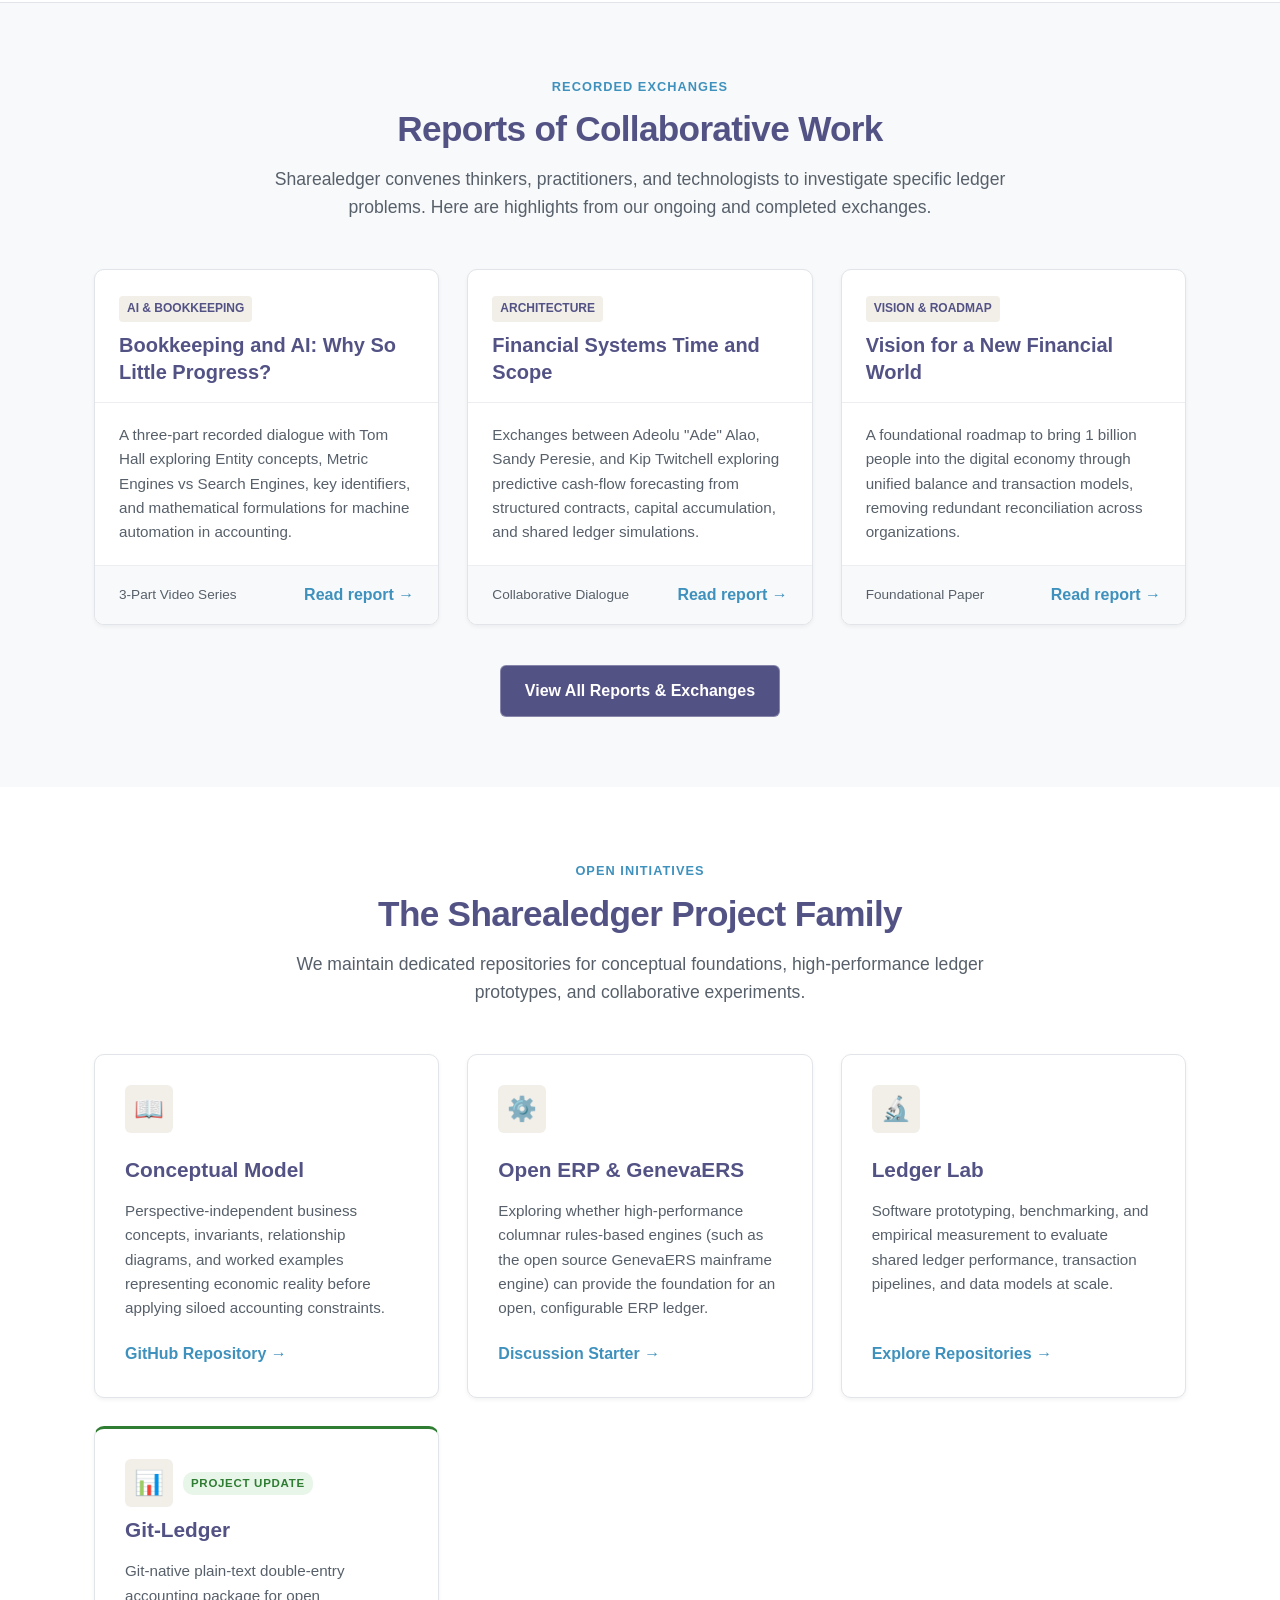
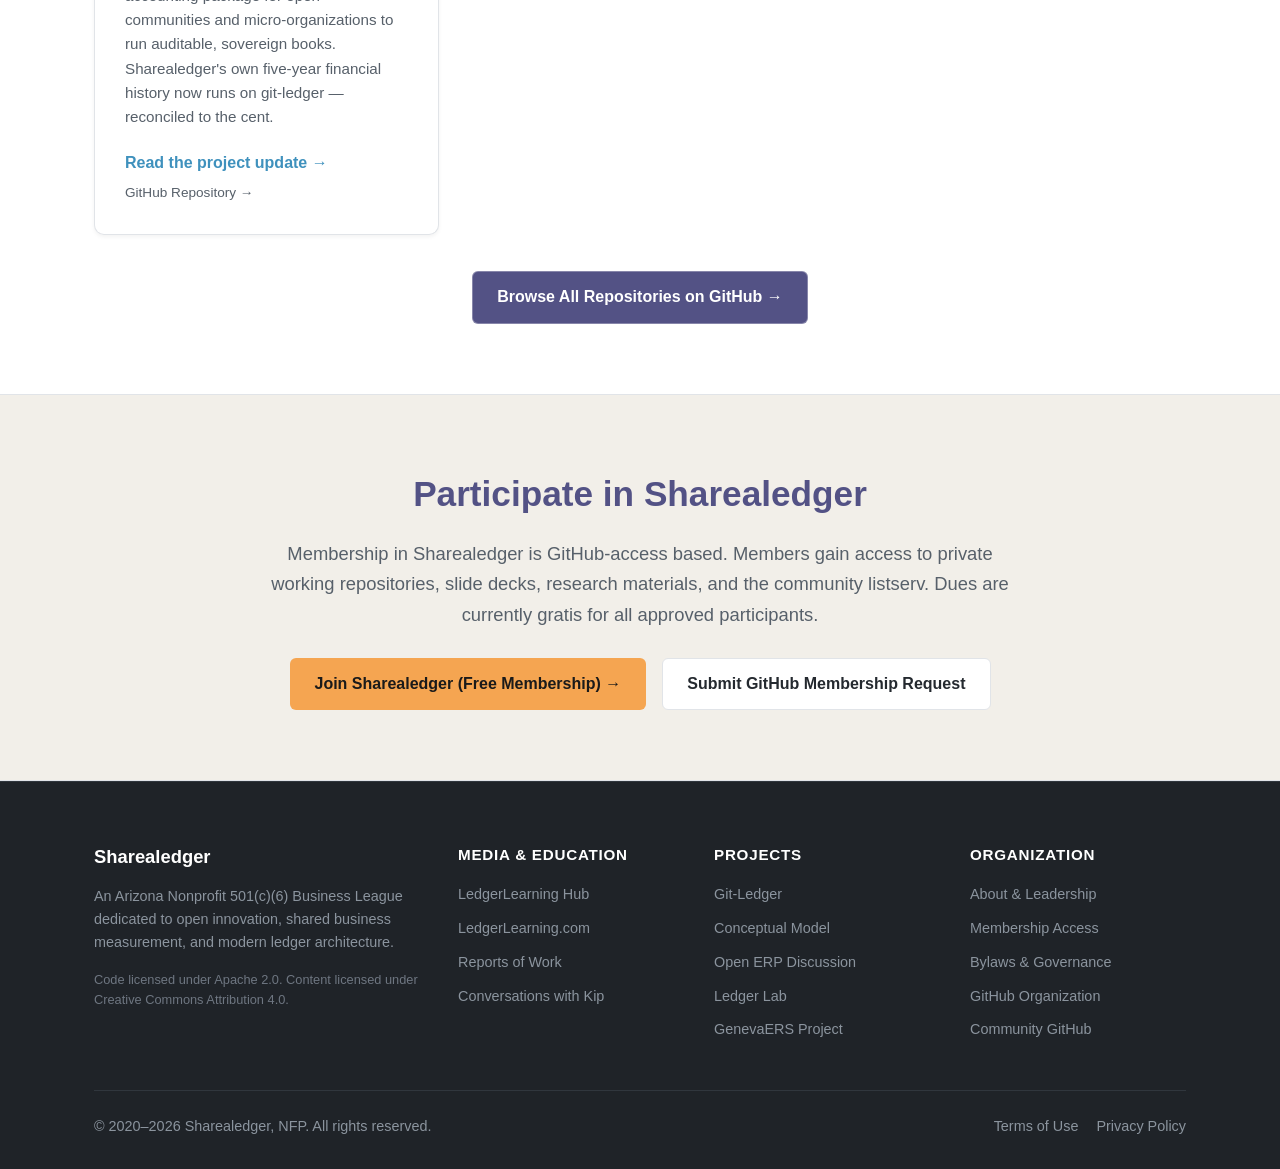
==== commit efc0b6e3: "update: git-ledger project update — first live books, 2021-2025 reconciled - reports.html: new secti" ====
--- a/docs/index.html
+++ b/docs/index.html
@@ -223,15 +223,19 @@
         </div>
 
         <!-- Project 4 -->
-        <div class="card">
-          <div class="card-icon">&#x1F4CA;</div>
+        <div class="card" style="border-top: 3px solid #2E7D32;">
+          <div style="display: flex; align-items: center; gap: 10px; margin-bottom: 6px;">
+            <div class="card-icon" style="margin-bottom: 0;">&#x1F4CA;</div>
+            <span style="font-size: 0.72rem; font-weight: 700; letter-spacing: 0.06em; background: #E8F5E9; color: #2E7D32; padding: 2px 8px; border-radius: 10px; white-space: nowrap;">PROJECT UPDATE</span>
+          </div>
           <h3 class="card-title">Git-Ledger</h3>
           <p class="card-body">
-            Git-native plain-text double-entry accounting package for open communities and micro-organizations to run auditable, sovereign books.
-          </p>
-          <a href="https://github.com/sharealedger-org/git-ledger" target="_blank" rel="noopener" class="card-link">
-            GitHub Repository &rarr;
-          </a>
+            Git-native plain-text double-entry accounting package for open communities and micro-organizations to run auditable, sovereign books. Sharealedger's own five-year financial history now runs on git-ledger — reconciled to the cent.
+          </p>
+          <div style="display: flex; flex-direction: column; gap: 6px; margin-top: auto;">
+            <a href="reports.html#git-ledger-2026" class="card-link">Read the project update &rarr;</a>
+            <a href="https://github.com/sharealedger-org/git-ledger" target="_blank" rel="noopener" style="font-size: 0.85rem; color: var(--text-muted);">GitHub Repository &rarr;</a>
+          </div>
         </div>
       </div>
 
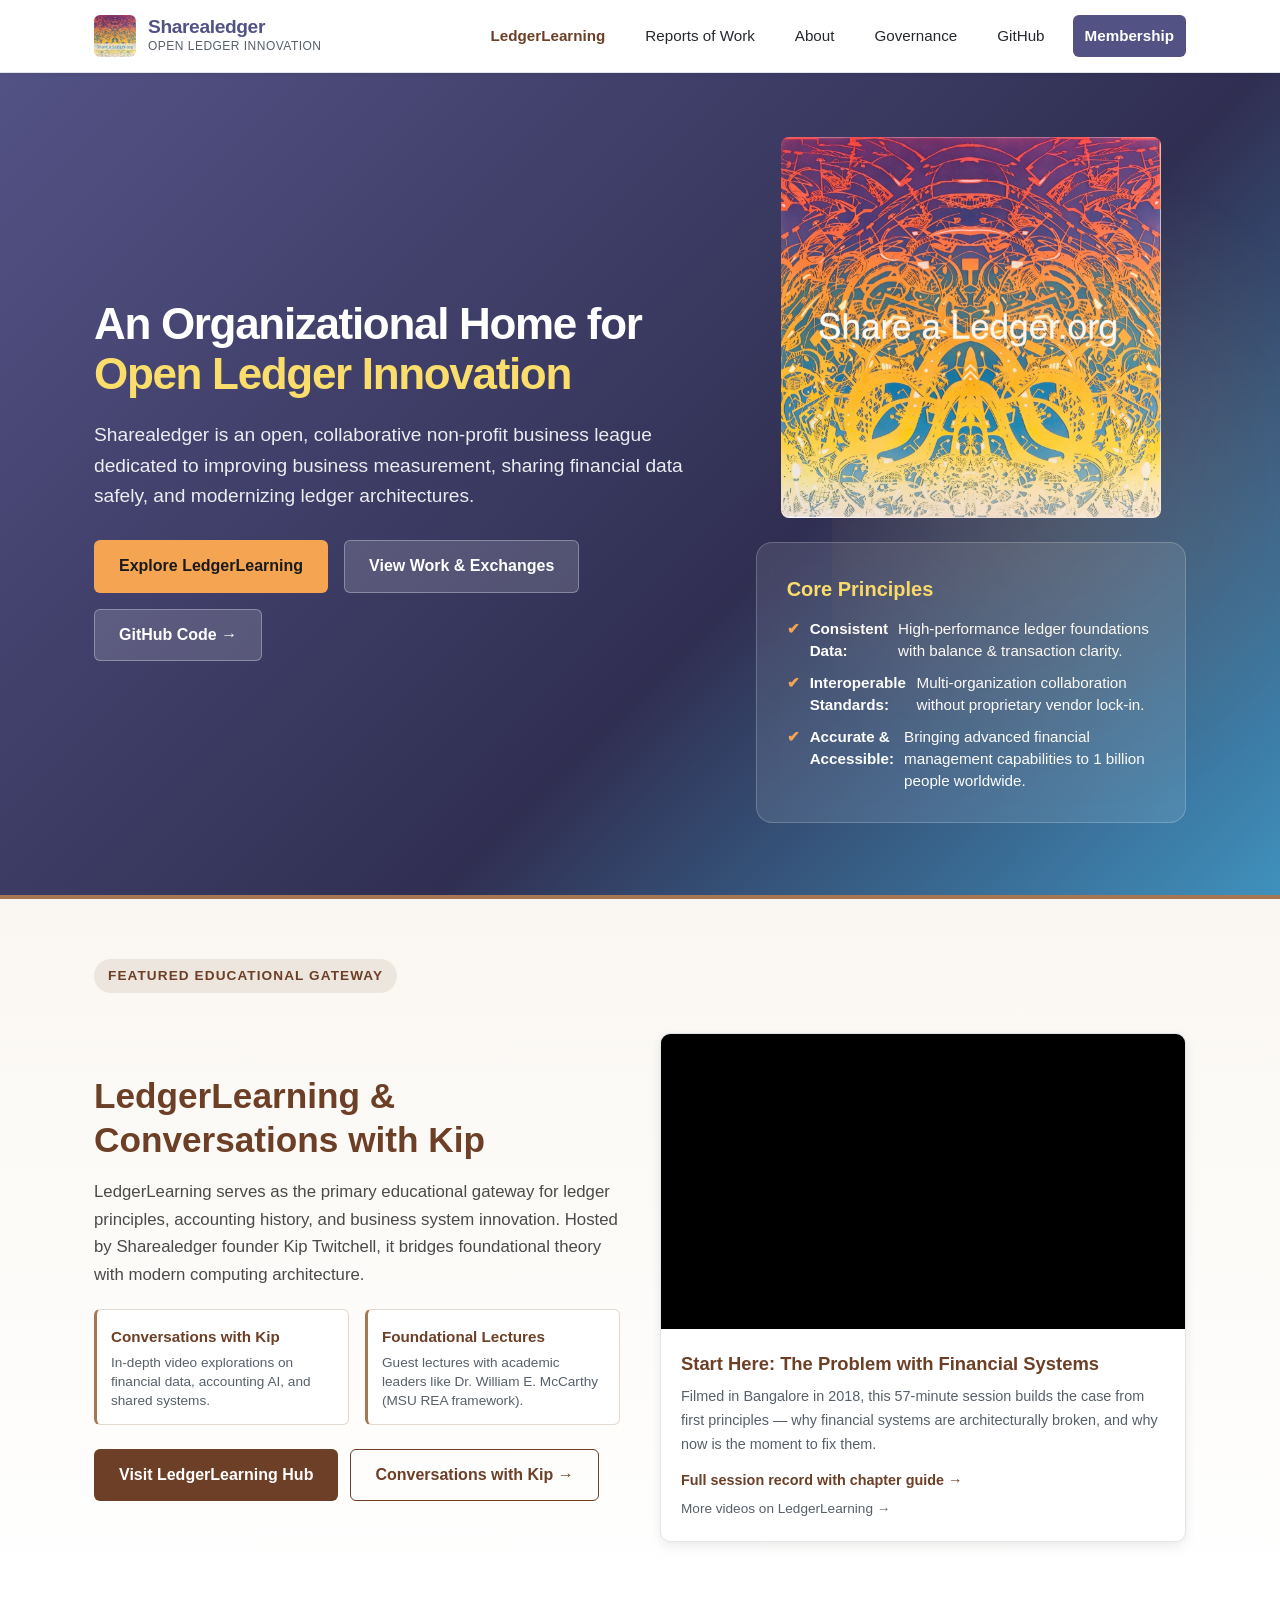
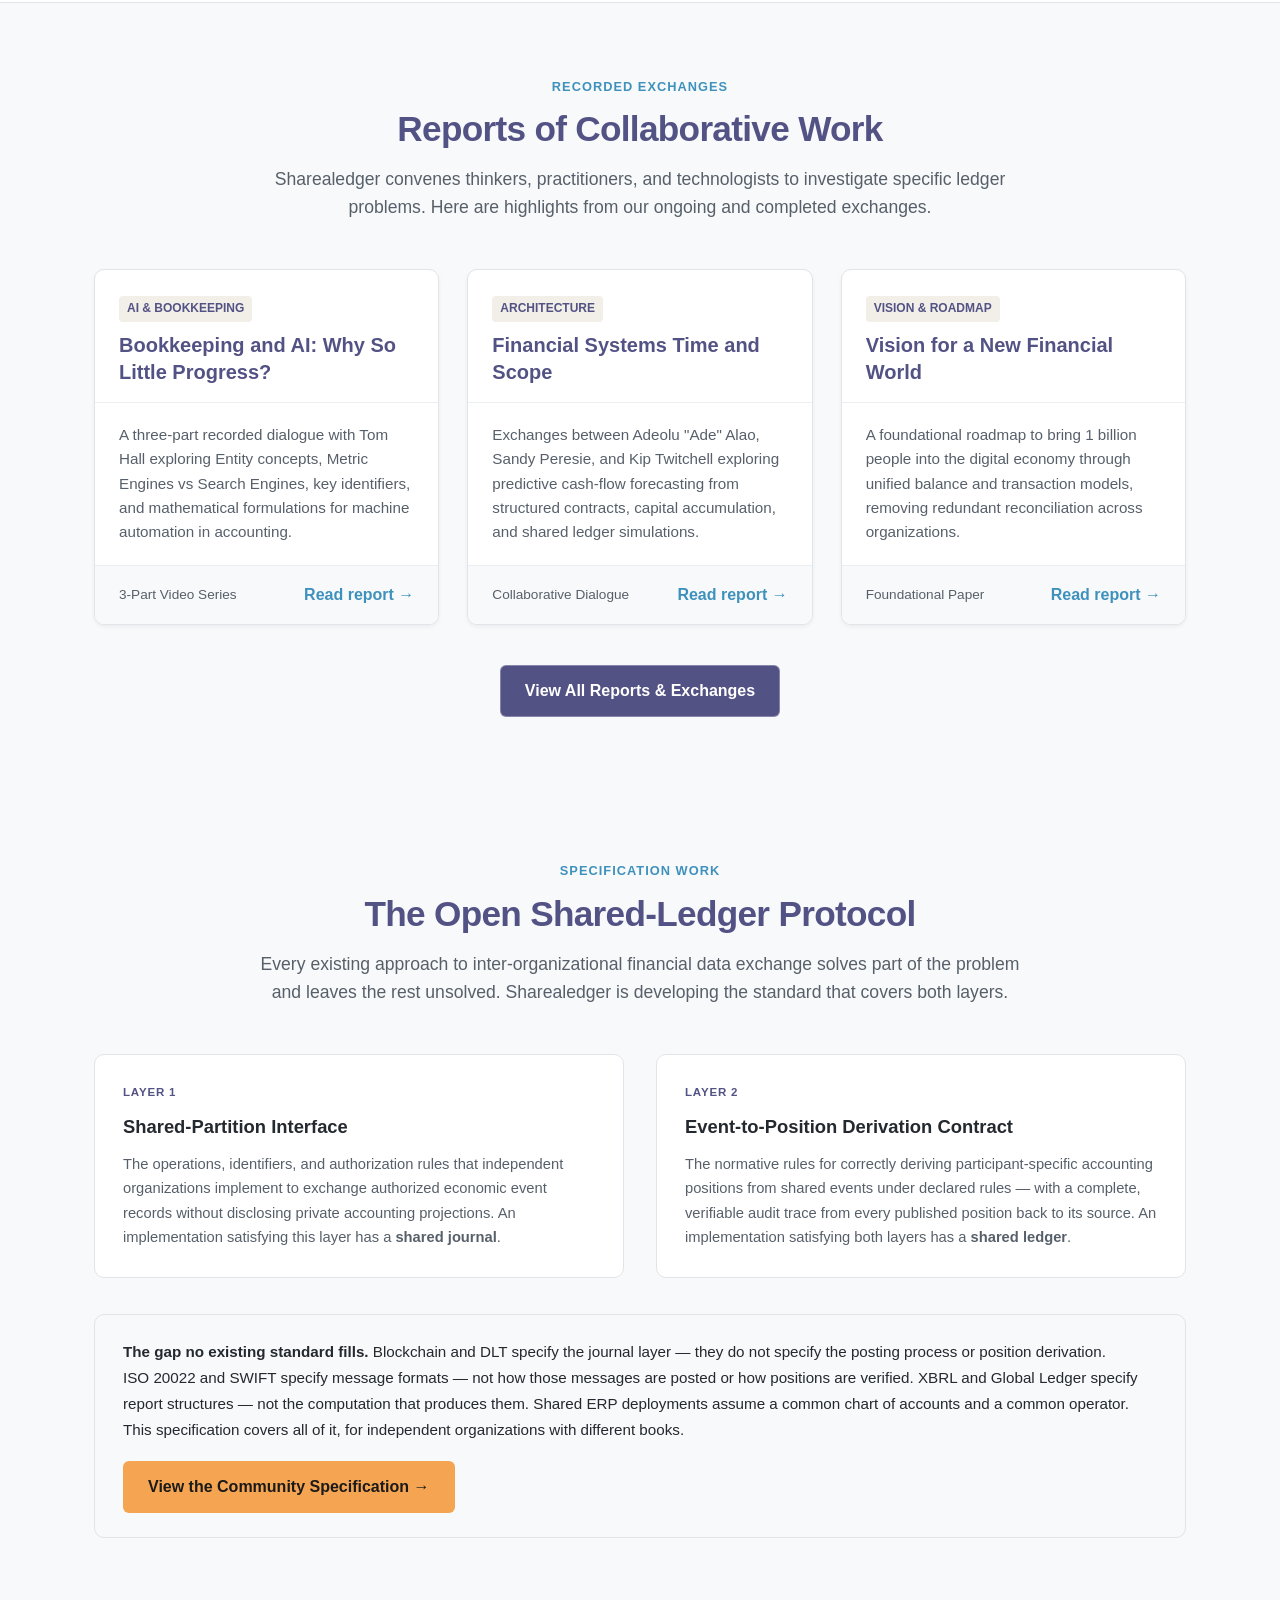
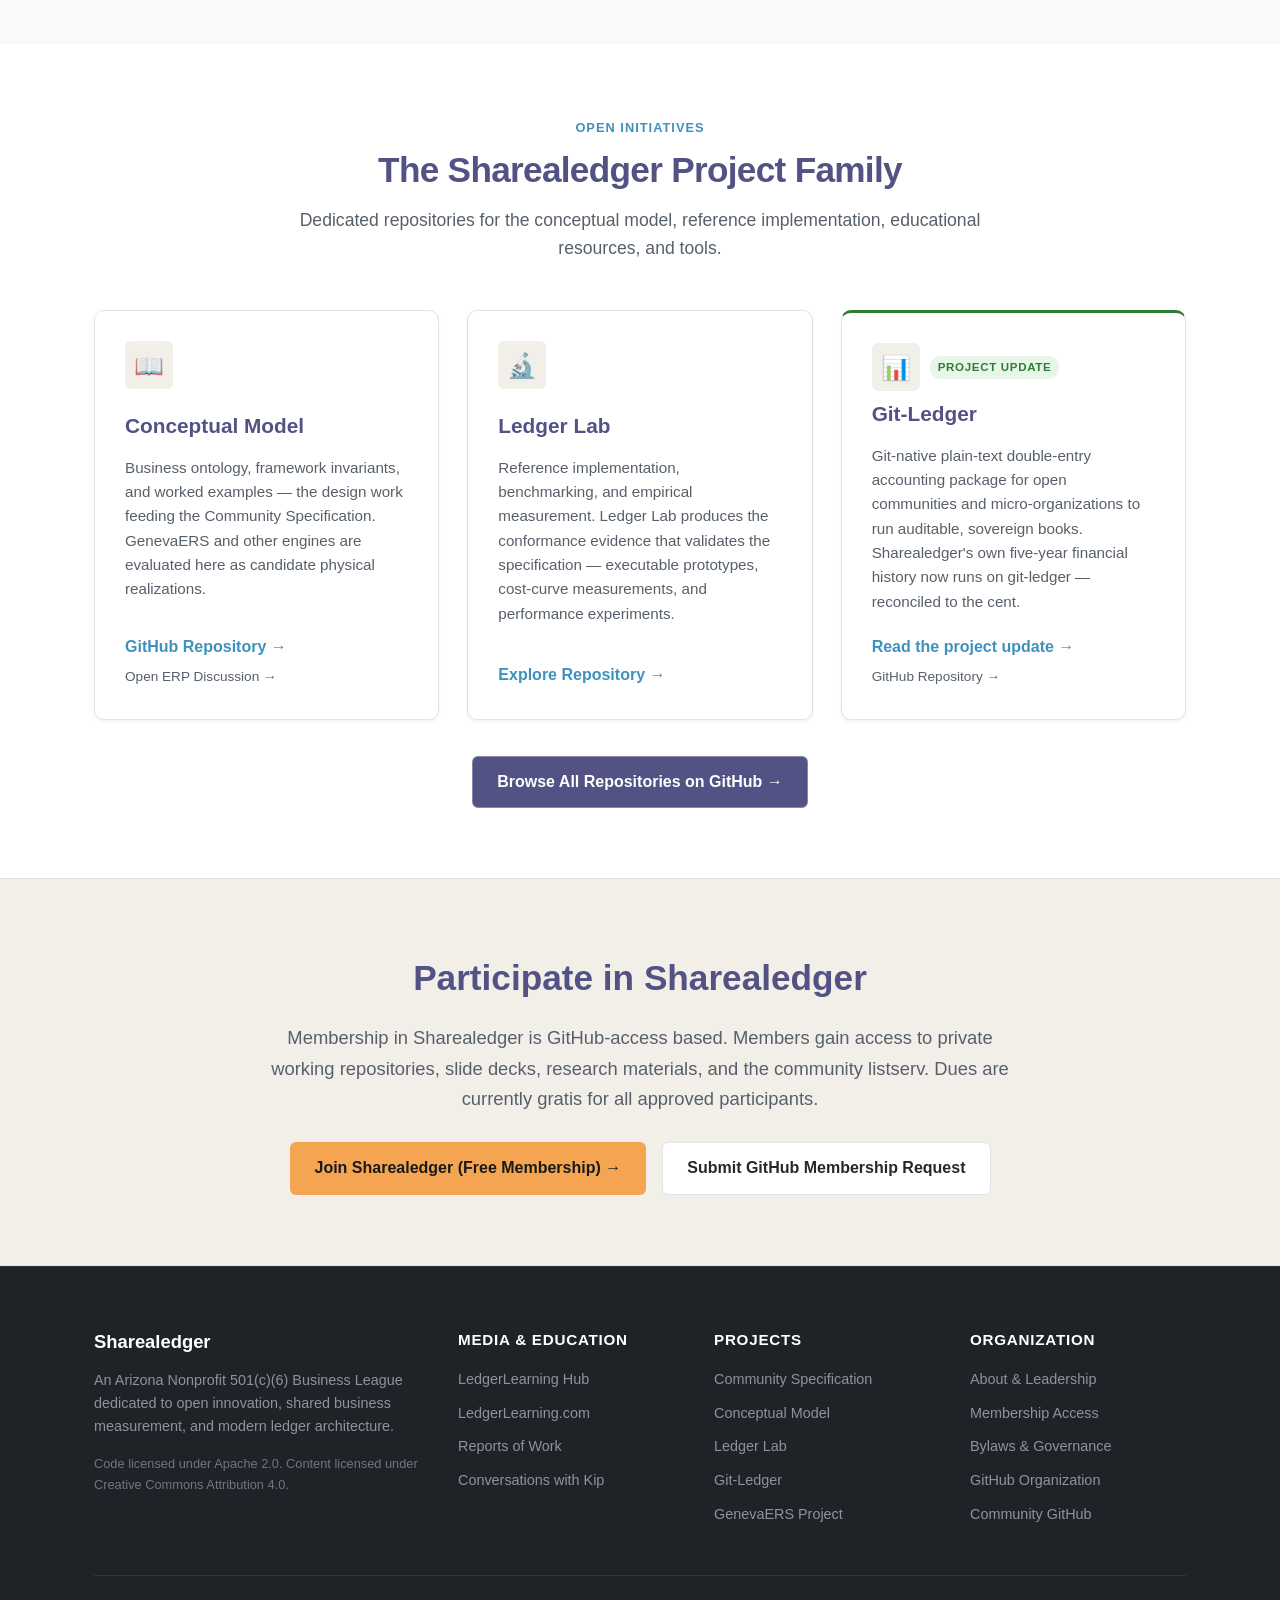
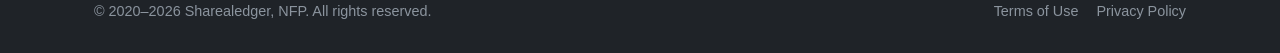
==== commit 31a7bdcc: "site: claim open shared-ledger protocol space on website index.html: - New 'Open Shared-Ledger Proto" ====
--- a/docs/index.html
+++ b/docs/index.html
@@ -174,6 +174,47 @@
     </div>
   </section>
 
+  <!-- Open Shared-Ledger Protocol -->
+  <section class="section section-alt">
+    <div class="container">
+      <div class="section-header">
+        <span class="section-tag">Specification Work</span>
+        <h2 class="section-title">The Open Shared-Ledger Protocol</h2>
+        <p class="section-desc">
+          Every existing approach to inter-organizational financial data exchange solves part of the problem and leaves the rest unsolved. Sharealedger is developing the standard that covers both layers.
+        </p>
+      </div>
+
+      <div style="display: grid; grid-template-columns: 1fr 1fr; gap: 32px; margin: 36px 0;">
+        <div style="border: 1px solid var(--border-light); border-radius: var(--radius-md); padding: 28px; background: #fff;">
+          <div style="font-size: 0.72rem; font-weight: 700; letter-spacing: 0.07em; text-transform: uppercase; color: var(--sl-primary); margin-bottom: 10px;">Layer 1</div>
+          <h3 style="margin: 0 0 10px 0; font-size: 1.15rem;">Shared-Partition Interface</h3>
+          <p style="font-size: 0.92rem; color: var(--text-muted); line-height: 1.65; margin: 0;">
+            The operations, identifiers, and authorization rules that independent organizations implement to exchange authorized economic event records without disclosing private accounting projections. An implementation satisfying this layer has a <strong>shared journal</strong>.
+          </p>
+        </div>
+        <div style="border: 1px solid var(--border-light); border-radius: var(--radius-md); padding: 28px; background: #fff;">
+          <div style="font-size: 0.72rem; font-weight: 700; letter-spacing: 0.07em; text-transform: uppercase; color: var(--sl-primary); margin-bottom: 10px;">Layer 2</div>
+          <h3 style="margin: 0 0 10px 0; font-size: 1.15rem;">Event-to-Position Derivation Contract</h3>
+          <p style="font-size: 0.92rem; color: var(--text-muted); line-height: 1.65; margin: 0;">
+            The normative rules for correctly deriving participant-specific accounting positions from shared events under declared rules — with a complete, verifiable audit trace from every published position back to its source. An implementation satisfying both layers has a <strong>shared ledger</strong>.
+          </p>
+        </div>
+      </div>
+
+      <div style="background: var(--bg-alt); border: 1px solid var(--border-light); border-radius: var(--radius-md); padding: 24px 28px; margin-bottom: 36px;">
+        <p style="margin: 0; font-size: 0.95rem; color: var(--text-main); line-height: 1.7;">
+          <strong>The gap no existing standard fills.</strong> Blockchain and DLT specify the journal layer — they do not specify the posting process or position derivation. ISO&nbsp;20022 and SWIFT specify message formats — not how those messages are posted or how positions are verified. XBRL and Global Ledger specify report structures — not the computation that produces them. Shared ERP deployments assume a common chart of accounts and a common operator. This specification covers all of it, for independent organizations with different books.
+        </p>
+        <div style="margin-top: 18px;">
+          <a href="https://github.com/sharealedger-org/spec-community-specification" target="_blank" rel="noopener" class="btn btn-primary">
+            View the Community Specification &rarr;
+          </a>
+        </div>
+      </div>
+    </div>
+  </section>
+
   <!-- Active Projects & Ecosystem -->
   <section class="section">
     <div class="container">
@@ -181,7 +222,7 @@
         <span class="section-tag">Open Initiatives</span>
         <h2 class="section-title">The Sharealedger Project Family</h2>
         <p class="section-desc">
-          We maintain dedicated repositories for conceptual foundations, high-performance ledger prototypes, and collaborative experiments.
+          Dedicated repositories for the conceptual model, reference implementation, educational resources, and tools.
         </p>
       </div>
 
@@ -191,38 +232,27 @@
           <div class="card-icon">&#x1F4D6;</div>
           <h3 class="card-title">Conceptual Model</h3>
           <p class="card-body">
-            Perspective-independent business concepts, invariants, relationship diagrams, and worked examples representing economic reality before applying siloed accounting constraints.
-          </p>
-          <a href="https://github.com/sharealedger-org/sharealedger-conceptual-model" target="_blank" rel="noopener" class="card-link">
-            GitHub Repository &rarr;
-          </a>
+            Business ontology, framework invariants, and worked examples — the design work feeding the Community Specification. GenevaERS and other engines are evaluated here as candidate physical realizations.
+          </p>
+          <div style="display: flex; flex-direction: column; gap: 6px; margin-top: auto;">
+            <a href="https://github.com/sharealedger-org/spec-conceptual-model" target="_blank" rel="noopener" class="card-link">GitHub Repository &rarr;</a>
+            <a href="https://github.com/sharealedger-org/spec-conceptual-model/blob/main/sources/GenevaERS/ERP_DISCUSSION_STARTER.md" target="_blank" rel="noopener" style="font-size: 0.85rem; color: var(--text-muted);">Open ERP Discussion &rarr;</a>
+          </div>
         </div>
 
         <!-- Project 2 -->
-        <div class="card">
-          <div class="card-icon">&#x2699;&#xFE0F;</div>
-          <h3 class="card-title">Open ERP & GenevaERS</h3>
-          <p class="card-body">
-            Exploring whether high-performance columnar rules-based engines (such as the open source GenevaERS mainframe engine) can provide the foundation for an open, configurable ERP ledger.
-          </p>
-          <a href="https://github.com/sharealedger-org/sharealedger-conceptual-model/blob/main/GenevaERS/ERP_DISCUSSION_STARTER.md" target="_blank" rel="noopener" class="card-link">
-            Discussion Starter &rarr;
-          </a>
-        </div>
-
-        <!-- Project 3 -->
         <div class="card">
           <div class="card-icon">&#x1F52C;</div>
           <h3 class="card-title">Ledger Lab</h3>
           <p class="card-body">
-            Software prototyping, benchmarking, and empirical measurement to evaluate shared ledger performance, transaction pipelines, and data models at scale.
+            Reference implementation, benchmarking, and empirical measurement. Ledger Lab produces the conformance evidence that validates the specification — executable prototypes, cost-curve measurements, and performance experiments.
           </p>
           <a href="https://github.com/sharealedger-org/ledger-lab" target="_blank" rel="noopener" class="card-link">
-            Explore Repositories &rarr;
+            Explore Repository &rarr;
           </a>
         </div>
 
-        <!-- Project 4 -->
+        <!-- Project 3 -->
         <div class="card" style="border-top: 3px solid #2E7D32;">
           <div style="display: flex; align-items: center; gap: 10px; margin-bottom: 6px;">
             <div class="card-icon" style="margin-bottom: 0;">&#x1F4CA;</div>
@@ -290,10 +320,10 @@
         <div class="footer-col">
           <h5>Projects</h5>
           <ul>
+            <li><a href="https://github.com/sharealedger-org/spec-community-specification" target="_blank" rel="noopener">Community Specification</a></li>
+            <li><a href="https://github.com/sharealedger-org/spec-conceptual-model" target="_blank" rel="noopener">Conceptual Model</a></li>
+            <li><a href="https://github.com/sharealedger-org/ledger-lab" target="_blank" rel="noopener">Ledger Lab</a></li>
             <li><a href="https://github.com/sharealedger-org/git-ledger" target="_blank" rel="noopener">Git-Ledger</a></li>
-            <li><a href="https://github.com/sharealedger-org/sharealedger-conceptual-model" target="_blank" rel="noopener">Conceptual Model</a></li>
-            <li><a href="https://github.com/sharealedger-org/sharealedger-conceptual-model/blob/main/GenevaERS/ERP_DISCUSSION_STARTER.md" target="_blank" rel="noopener">Open ERP Discussion</a></li>
-            <li><a href="https://github.com/sharealedger-org/ledger-lab" target="_blank" rel="noopener">Ledger Lab</a></li>
             <li><a href="https://genevaers.org" target="_blank" rel="noopener">GenevaERS Project</a></li>
           </ul>
         </div>
